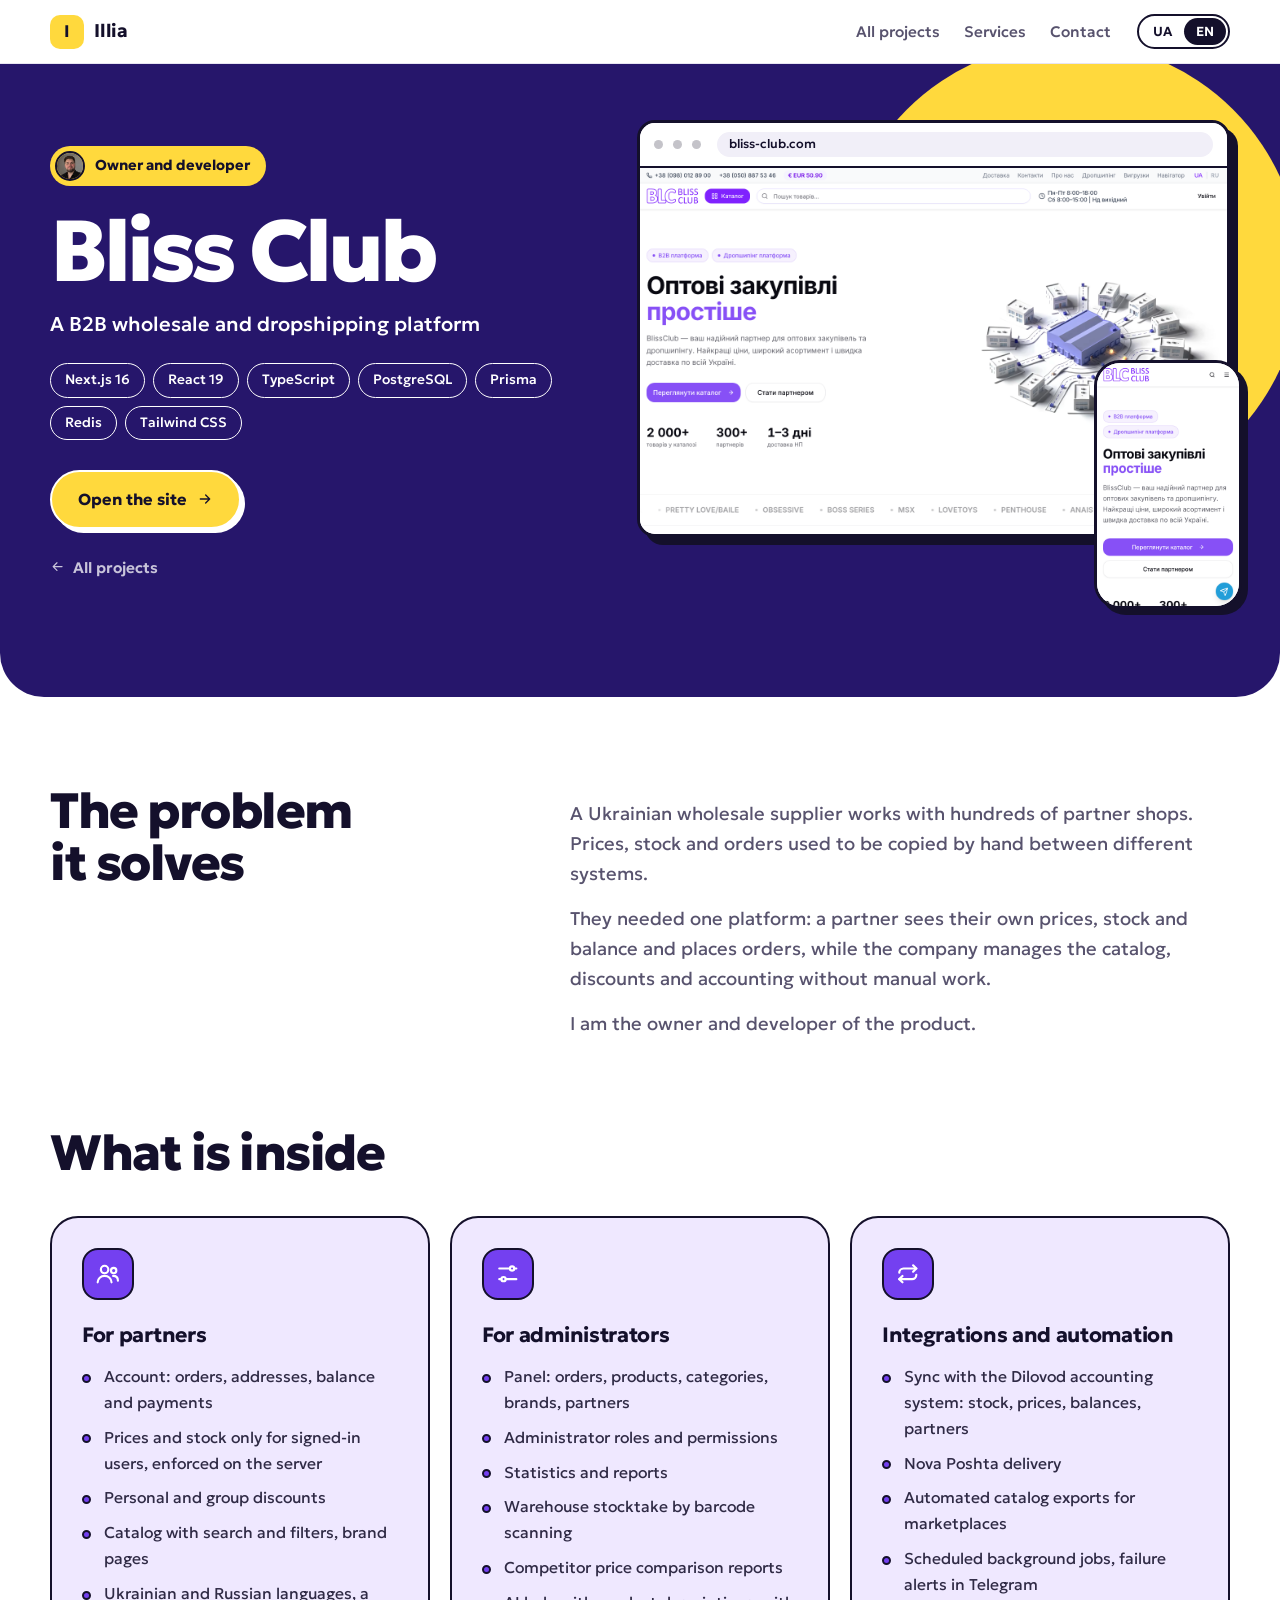
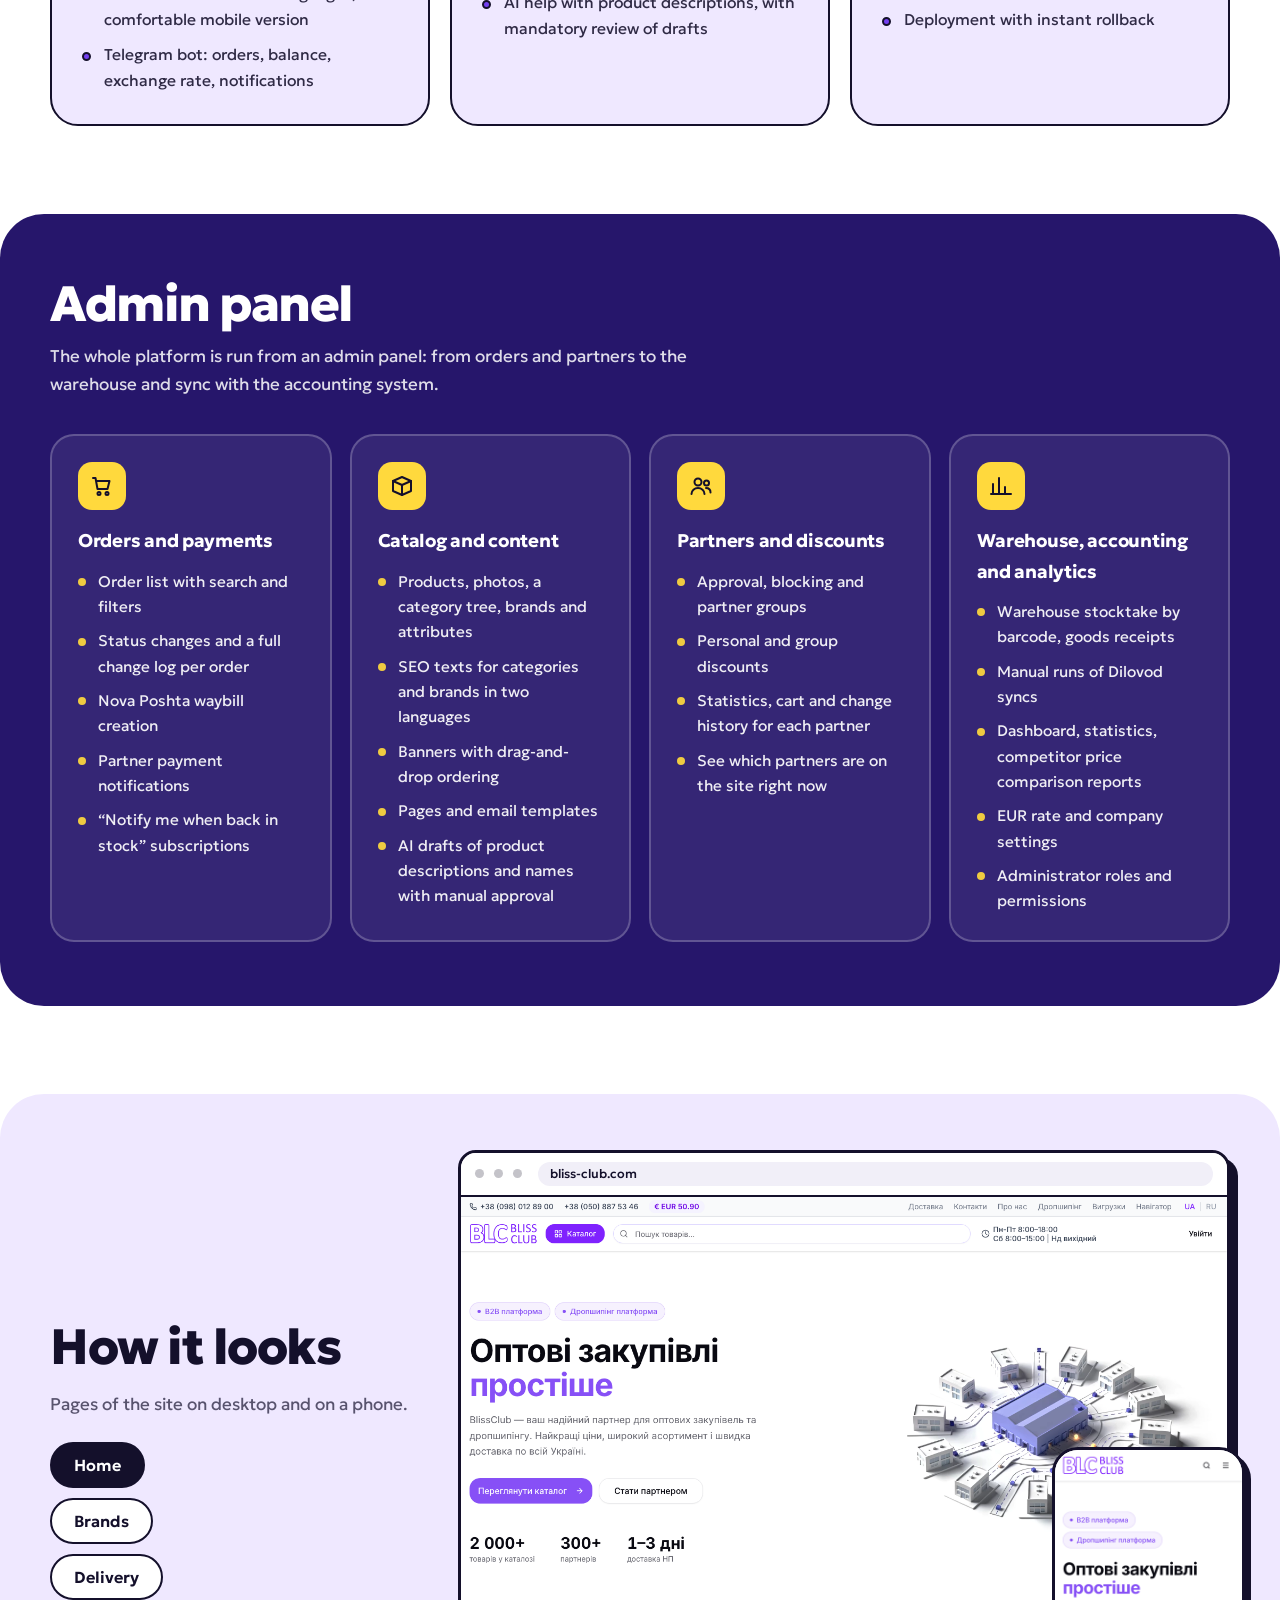
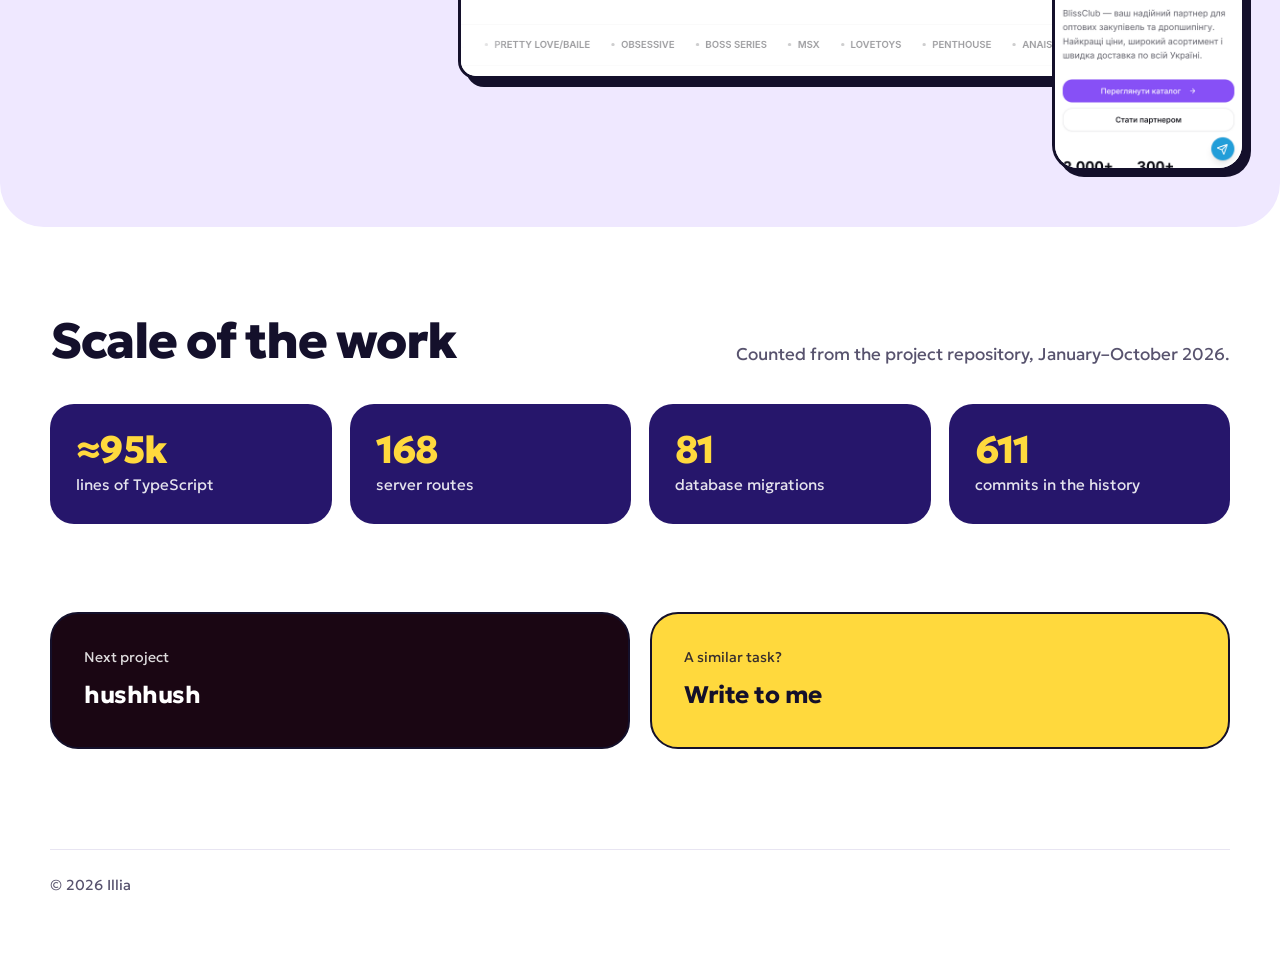
==== projects/bliss-club.html @ 0d7855ad "feat: portfolio showcase with per-project pages, admin sections, contacts Co-Authored-By: Claude Son" ====
<!doctype html>
<html lang="uk" data-title-uk="Bliss Club — кейс | Ілля" data-title-en="Bliss Club — case study | Illia">
<head>
<meta charset="utf-8">
<meta name="viewport" content="width=device-width, initial-scale=1">
<title>Bliss Club — кейс | Ілля</title>
<meta name="description" content="Bliss Club: B2B-платформа оптових поставок і дропшипінгу. Кабінет партнера, адмінка, синхронізація з Dilovod, Нова Пошта, вигрузки для маркетплейсів.">
<link rel="canonical" href="https://wocky-wocky.github.io/portfolio/projects/bliss-club.html">
<meta property="og:type" content="article">
<meta property="og:url" content="https://wocky-wocky.github.io/portfolio/projects/bliss-club.html">
<meta property="og:title" content="Bliss Club — B2B-платформа оптових поставок">
<meta property="og:description" content="Кабінет партнера, адмінка, синхронізація з обліковою системою, Нова Пошта.">
<meta property="og:image" content="https://wocky-wocky.github.io/portfolio/img/bc-desktop-home.png">
<meta name="twitter:card" content="summary_large_image">
<meta name="theme-color" content="#26166B">
<link rel="icon" href="data:image/svg+xml,%3Csvg xmlns='http://www.w3.org/2000/svg' viewBox='0 0 64 64'%3E%3Crect width='64' height='64' rx='16' fill='%237440F0'/%3E%3Cpath d='M22 16v32h12a9 9 0 0 0 0-16H22M22 32h10a8 8 0 0 0 0-16' fill='none' stroke='white' stroke-width='6' stroke-linejoin='round'/%3E%3C/svg%3E">
<link rel="preconnect" href="https://fonts.googleapis.com">
<link rel="preconnect" href="https://fonts.gstatic.com" crossorigin>
<link href="https://fonts.googleapis.com/css2?family=Geologica:wght@400;500;600;700;800&display=swap" rel="stylesheet">
<link rel="stylesheet" href="../assets/style.css">
</head>
<body class="theme-bliss">
<svg width="0" height="0" style="position:absolute" aria-hidden="true">
  <symbol id="i-users" viewBox="0 0 24 24"><circle cx="9" cy="8" r="3.5"/><path d="M2.5 20c0-3.6 3-6 6.5-6s6.5 2.4 6.5 6"/><circle cx="17.5" cy="9" r="2.5"/><path d="M17 14c2.6 0 4.5 1.7 4.5 4.5"/></symbol>
  <symbol id="i-sliders" viewBox="0 0 24 24"><path d="M4 7h10M18 7h2M4 17h2M10 17h10"/><circle cx="16" cy="7" r="2"/><circle cx="8" cy="17" r="2"/></symbol>
  <symbol id="i-sync" viewBox="0 0 24 24"><path d="M20 7H8a4 4 0 0 0-4 4M4 17h12a4 4 0 0 0 4-4"/><path d="M17 4l3 3-3 3M7 20l-3-3 3-3"/></symbol>
  <symbol id="i-cart" viewBox="0 0 24 24"><path d="M3 4h2.5l2 11h10l2-8H7"/><circle cx="9" cy="19.5" r="1.5"/><circle cx="17" cy="19.5" r="1.5"/></symbol>
  <symbol id="i-box" viewBox="0 0 24 24"><path d="M3 7l9-4 9 4v10l-9 4-9-4z"/><path d="M3 7l9 4 9-4M12 11v10"/></symbol>
  <symbol id="i-chart" viewBox="0 0 24 24"><path d="M4 20V10M10 20V4M16 20v-7M22 20H2"/></symbol>
  <symbol id="i-chat" viewBox="0 0 24 24"><path d="M4 5h16v11H9l-5 4z"/></symbol>
  <symbol id="i-tag" viewBox="0 0 24 24"><path d="M3 12l9-9h8v8l-9 9z"/><circle cx="15.5" cy="8.5" r="1.5"/></symbol>
  <symbol id="i-arrow" viewBox="0 0 24 24"><path d="M5 12h14M13 6l6 6-6 6"/></symbol>
  <symbol id="i-back" viewBox="0 0 24 24"><path d="M19 12H5M11 6l-6 6 6 6"/></symbol>
</svg>
<a class="skiplink" href="#main">Перейти до змісту</a>

<header class="top">
  <div class="wrap">
    <a class="brand" href="../index.html"><b>І</b><span data-l="uk">Ілля</span><span data-l="en">Illia</span></a>
    <div class="nav">
      <nav aria-label="Main">
        <ul>
          <li><a href="../index.html#projects"><span data-l="uk">Усі проєкти</span><span data-l="en">All projects</span></a></li>
          <li><a href="../index.html#services"><span data-l="uk">Послуги</span><span data-l="en">Services</span></a></li>
          <li><a href="../index.html#contact"><span data-l="uk">Контакт</span><span data-l="en">Contact</span></a></li>
        </ul>
      </nav>
      <div class="lang" role="group" aria-label="Мова / Language">
        <button type="button" data-set="uk" aria-pressed="true">UA</button>
        <button type="button" data-set="en" aria-pressed="false">EN</button>
      </div>
    </div>
  </div>
</header>

<main id="main">
<section class="phero on-dark">
  <div class="wrap grid">
    <div>
      <span class="role"><img src="../img/ilya-sm.jpg" width="192" height="192" alt=""><span data-l="uk">Власник і розробник</span><span data-l="en">Owner and developer</span></span>
      <h1>Bliss Club</h1>
      <p class="sub" data-l="uk">B2B-платформа оптових поставок і дропшипінгу</p>
      <p class="sub" data-l="en">A B2B wholesale and dropshipping platform</p>
      <ul class="tagrow"><li>Next.js 16</li><li>React 19</li><li>TypeScript</li><li>PostgreSQL</li><li>Prisma</li><li>Redis</li><li>Tailwind CSS</li></ul>
      <div class="btns">
        <a class="btn" href="https://bliss-club.com/" rel="noopener"><span data-l="uk">Відкрити сайт</span><span data-l="en">Open the site</span><svg class="i" aria-hidden="true"><use href="#i-arrow"/></svg></a>
      </div>
      <p><a class="back" href="../index.html#projects"><svg class="i" aria-hidden="true"><use href="#i-back"/></svg><span data-l="uk">Усі проєкти</span><span data-l="en">All projects</span></a></p>
    </div>
    <div class="proj-visual" aria-hidden="true">
      <div class="browser"><div class="browser-bar"><i></i><i></i><i></i><span>bliss-club.com</span></div><img src="../img/bc-desktop-home.png" width="1440" height="900" alt=""></div>
      <div class="phone"><img src="../img/bc-mobile-home.png" width="780" height="1328" alt=""></div>
    </div>
  </div>
</section>

<section class="sec" aria-labelledby="task-h">
  <div class="wrap intro">
    <h2 id="task-h"><span data-l="uk">Яку задачу вирішує</span><span data-l="en">The problem it solves</span></h2>
    <div>
      <p data-l="uk">Український оптовий постачальник працює з сотнями магазинів-партнерів. Раніше ціни, залишки й замовлення доводилося переносити вручну між різними системами.</p>
      <p data-l="en">A Ukrainian wholesale supplier works with hundreds of partner shops. Prices, stock and orders used to be copied by hand between different systems.</p>
      <p data-l="uk">Потрібна була одна платформа: партнер сам бачить свої ціни, залишки й баланс і оформлює замовлення, а компанія керує каталогом, знижками й обліком без ручної роботи.</p>
      <p data-l="en">They needed one platform: a partner sees their own prices, stock and balance and places orders, while the company manages the catalog, discounts and accounting without manual work.</p>
      <p data-l="uk">Я власник і розробник продукту.</p>
      <p data-l="en">I am the owner and developer of the product.</p>
    </div>
  </div>
</section>

<section class="sec" style="padding-top:0" aria-labelledby="feat-h">
  <div class="wrap">
    <div class="sec-head"><h2 id="feat-h"><span data-l="uk">Що всередині</span><span data-l="en">What is inside</span></h2></div>
    <div class="feats">
      <article class="feat">
        <span class="ico"><svg class="i" aria-hidden="true"><use href="#i-users"/></svg></span>
        <h3 data-l="uk">Для партнерів</h3><h3 data-l="en">For partners</h3>
        <ul data-l="uk">
          <li>Кабінет: замовлення, адреси, баланс і оплати</li>
          <li>Ціни й залишки лише для авторизованих, перевірка на сервері</li>
          <li>Особисті й групові знижки</li>
          <li>Каталог із пошуком і фільтрами, сторінки брендів</li>
          <li>Українська й російська мови, зручна мобільна версія</li>
          <li>Telegram-бот: замовлення, баланс, курс, сповіщення</li>
        </ul>
        <ul data-l="en">
          <li>Account: orders, addresses, balance and payments</li>
          <li>Prices and stock only for signed-in users, enforced on the server</li>
          <li>Personal and group discounts</li>
          <li>Catalog with search and filters, brand pages</li>
          <li>Ukrainian and Russian languages, a comfortable mobile version</li>
          <li>Telegram bot: orders, balance, exchange rate, notifications</li>
        </ul>
      </article>
      <article class="feat">
        <span class="ico"><svg class="i" aria-hidden="true"><use href="#i-sliders"/></svg></span>
        <h3 data-l="uk">Для адміністрації</h3><h3 data-l="en">For administrators</h3>
        <ul data-l="uk">
          <li>Панель: замовлення, товари, категорії, бренди, партнери</li>
          <li>Ролі й права доступу адміністраторів</li>
          <li>Статистика й звіти</li>
          <li>Ревізія складу за штрихкодами</li>
          <li>Звіти порівняння цін із конкурентами</li>
          <li>AI-допомога з описами товарів з обов'язковим переглядом чернеток</li>
        </ul>
        <ul data-l="en">
          <li>Panel: orders, products, categories, brands, partners</li>
          <li>Administrator roles and permissions</li>
          <li>Statistics and reports</li>
          <li>Warehouse stocktake by barcode scanning</li>
          <li>Competitor price comparison reports</li>
          <li>AI help with product descriptions, with mandatory review of drafts</li>
        </ul>
      </article>
      <article class="feat">
        <span class="ico"><svg class="i" aria-hidden="true"><use href="#i-sync"/></svg></span>
        <h3 data-l="uk">Інтеграції й автоматизація</h3><h3 data-l="en">Integrations and automation</h3>
        <ul data-l="uk">
          <li>Синхронізація з обліковою системою Dilovod: залишки, ціни, баланси, партнери</li>
          <li>Нова Пошта для доставки</li>
          <li>Автоматичні вигрузки каталогу для маркетплейсів</li>
          <li>Фонові задачі за розкладом, сповіщення про збої в Telegram</li>
          <li>Деплой із миттєвим відкатом</li>
        </ul>
        <ul data-l="en">
          <li>Sync with the Dilovod accounting system: stock, prices, balances, partners</li>
          <li>Nova Poshta delivery</li>
          <li>Automated catalog exports for marketplaces</li>
          <li>Scheduled background jobs, failure alerts in Telegram</li>
          <li>Deployment with instant rollback</li>
        </ul>
      </article>
    </div>
  </div>
</section>

<section class="admin on-dark" aria-labelledby="adm-h">
  <div class="wrap">
    <h2 id="adm-h"><span data-l="uk">Адмін-панель</span><span data-l="en">Admin panel</span></h2>
    <p class="lead" data-l="uk">Усією платформою керують з адмін-панелі: від замовлень і партнерів до складу та синхронізації з обліковою системою.</p>
    <p class="lead" data-l="en">The whole platform is run from an admin panel: from orders and partners to the warehouse and sync with the accounting system.</p>
    <div class="acards">
      <article class="acard"><span class="ico"><svg class="i" aria-hidden="true"><use href="#i-cart"/></svg></span><h3 data-l="uk">Замовлення й оплати</h3><h3 data-l="en">Orders and payments</h3><ul data-l="uk"><li>Список замовлень із пошуком і фільтрами</li><li>Зміна статусів і журнал усіх змін замовлення</li><li>Створення ТТН Нової Пошти</li><li>Повідомлення партнерів про оплату</li><li>Підписки «повідомити, коли з'явиться»</li></ul><ul data-l="en"><li>Order list with search and filters</li><li>Status changes and a full change log per order</li><li>Nova Poshta waybill creation</li><li>Partner payment notifications</li><li>“Notify me when back in stock” subscriptions</li></ul></article>
      <article class="acard"><span class="ico"><svg class="i" aria-hidden="true"><use href="#i-box"/></svg></span><h3 data-l="uk">Каталог і контент</h3><h3 data-l="en">Catalog and content</h3><ul data-l="uk"><li>Товари, фото, категорії деревом, бренди й атрибути</li><li>SEO-тексти категорій і брендів двома мовами</li><li>Банери з перетягуванням порядку</li><li>Сторінки та шаблони листів</li><li>AI-чернетки описів і назв товарів із ручним підтвердженням</li></ul><ul data-l="en"><li>Products, photos, a category tree, brands and attributes</li><li>SEO texts for categories and brands in two languages</li><li>Banners with drag-and-drop ordering</li><li>Pages and email templates</li><li>AI drafts of product descriptions and names with manual approval</li></ul></article>
      <article class="acard"><span class="ico"><svg class="i" aria-hidden="true"><use href="#i-users"/></svg></span><h3 data-l="uk">Партнери й знижки</h3><h3 data-l="en">Partners and discounts</h3><ul data-l="uk"><li>Підтвердження, блокування й групи партнерів</li><li>Особисті та групові знижки</li><li>Статистика, кошик і історія змін кожного партнера</li><li>Перегляд партнерів, які зараз на сайті</li></ul><ul data-l="en"><li>Approval, blocking and partner groups</li><li>Personal and group discounts</li><li>Statistics, cart and change history for each partner</li><li>See which partners are on the site right now</li></ul></article>
      <article class="acard"><span class="ico"><svg class="i" aria-hidden="true"><use href="#i-chart"/></svg></span><h3 data-l="uk">Склад, облік і аналітика</h3><h3 data-l="en">Warehouse, accounting and analytics</h3><ul data-l="uk"><li>Ревізія складу за штрихкодами, прихідні накладні</li><li>Ручний запуск синхронізацій із Dilovod</li><li>Дашборд, статистика, звіти порівняння цін із конкурентами</li><li>Курс EUR і налаштування компанії</li><li>Ролі й права адміністраторів</li></ul><ul data-l="en"><li>Warehouse stocktake by barcode, goods receipts</li><li>Manual runs of Dilovod syncs</li><li>Dashboard, statistics, competitor price comparison reports</li><li>EUR rate and company settings</li><li>Administrator roles and permissions</li></ul></article>
    </div>
  </div>
</section>

<section class="screens" aria-labelledby="scr-h">
  <div class="wrap">
    <div>
      <h2 id="scr-h"><span data-l="uk">Як це виглядає</span><span data-l="en">How it looks</span></h2>
      <p data-l="uk">Сторінки сайту на комп'ютері та на телефоні.</p>
      <p data-l="en">Pages of the site on desktop and on a phone.</p>
      <div class="tabs" role="group" aria-label="Екран / Screen">
        <button type="button" data-view="home" aria-pressed="true"><span data-l="uk">Головна</span><span data-l="en">Home</span></button>
        <button type="button" data-view="brands" aria-pressed="false"><span data-l="uk">Бренди</span><span data-l="en">Brands</span></button>
        <button type="button" data-view="delivery" aria-pressed="false"><span data-l="uk">Доставка</span><span data-l="en">Delivery</span></button>
      </div>
    </div>
    <div class="proj-visual viewer">
      <div class="browser">
        <div class="browser-bar" aria-hidden="true"><i></i><i></i><i></i><span>bliss-club.com</span></div>
        <img data-v="home" src="../img/bc-desktop-home.png" width="1440" height="900" alt="Головна сторінка Bliss Club на комп'ютері: заголовок про оптові закупівлі, кнопки каталогу й ілюстрація складу з магазинами / Bliss Club home page on desktop">
        <img data-v="brands" src="../img/bc-desktop-brands.png" width="1440" height="900" loading="lazy" hidden alt="Сторінка брендів із пошуком і сіткою карток / Brands page with search and a card grid">
        <img data-v="delivery" src="../img/bc-desktop-delivery.png" width="1440" height="900" loading="lazy" hidden alt="Сторінка умов доставки з графіком відправок / Delivery terms page with the dispatch schedule">
      </div>
      <div class="phone">
        <img data-v="home" src="../img/bc-mobile-home.png" width="780" height="1328" alt="Головна Bliss Club на телефоні / Bliss Club home page on a phone">
        <img data-v="brands" src="../img/bc-mobile-brands.png" width="780" height="1328" loading="lazy" hidden alt="Сторінка брендів на телефоні у дві колонки / Brands page on a phone in two columns">
        <img data-v="delivery" src="../img/bc-mobile-delivery.png" width="780" height="1328" loading="lazy" hidden alt="Сторінка доставки на телефоні / Delivery page on a phone">
      </div>
    </div>
  </div>
</section>

<section class="sec" aria-labelledby="num-h">
  <div class="wrap">
    <div class="sec-head"><h2 id="num-h"><span data-l="uk">Масштаб роботи</span><span data-l="en">Scale of the work</span></h2><p data-l="uk">Рахунок із репозиторію проєкту, січень–жовтень 2026.</p><p data-l="en">Counted from the project repository, January–October 2026.</p></div>
    <div class="stats">
      <div class="stat"><b>≈95k</b><span data-l="uk">рядків TypeScript</span><span data-l="en">lines of TypeScript</span></div>
      <div class="stat"><b>168</b><span data-l="uk">серверних маршрутів</span><span data-l="en">server routes</span></div>
      <div class="stat"><b>81</b><span data-l="uk">міграція бази даних</span><span data-l="en">database migrations</span></div>
      <div class="stat"><b>611</b><span data-l="uk">комітів в історії</span><span data-l="en">commits in the history</span></div>
    </div>
  </div>
</section>

<section class="sec tight" style="padding-top:0">
  <div class="wrap next">
    <a class="n-hush on-dark" href="hushhush.html"><small data-l="uk">Наступний проєкт</small><small data-l="en">Next project</small><strong>hushhush</strong></a>
    <a class="n-contact" href="../index.html#contact"><small data-l="uk">Є схожа задача?</small><small data-l="en">A similar task?</small><strong data-l="uk">Напишіть мені</strong><strong data-l="en">Write to me</strong></a>
  </div>
</section>
</main>

<footer>
  <div class="wrap">
    <span data-l="uk">© 2026 Ілля</span><span data-l="en">© 2026 Illia</span>
  </div>
</footer>
<script src="../assets/site.js"></script>
</body>
</html>
---- assets/style.css ----
:root{
  --ink:#14102B; --muted:#58536E; --line:#E8E5F2; --paper:#FFFFFF;
  --yellow:#FFD93D; --yellow-tint:#FFF4C2;
  --violet:#7440F0; --violet-deep:#26166B; --violet-tint:#EFE8FF;
  --plum:#1A0613; --pink:#FF2D8F; --pink-tint:#FFE6F1;
  --mint:#13A874; --mint-tint:#DDF6EA;
  --pass:#0F6B45; --pass-bg:#D9F4E7; --skip:#7A5200; --skip-bg:#FFF0C7; --block:#3B4560; --block-bg:#E6EAF4;
  --accent:var(--yellow); --deep:var(--ink); --tint:var(--yellow-tint); --on-accent:var(--ink);
  --r:28px;
  color-scheme:light;
}
body.theme-bliss{--accent:var(--violet); --deep:var(--violet-deep); --tint:var(--violet-tint); --on-accent:#fff}
body.theme-hush{--accent:var(--pink); --deep:var(--plum); --tint:var(--pink-tint); --on-accent:var(--plum)}

*,*::before,*::after{box-sizing:border-box}
html{scroll-behavior:smooth;-webkit-text-size-adjust:100%}
body{margin:0;background:var(--paper);color:var(--ink);font:400 17px/1.65 "Geologica",system-ui,-apple-system,"Segoe UI",sans-serif;-webkit-font-smoothing:antialiased}
img{max-width:100%;height:auto;display:block}
a{color:inherit;text-underline-offset:3px}
h1,h2,h3{margin:0;text-wrap:balance}
p{margin:0}
:focus-visible{outline:3px solid var(--ink);outline-offset:3px;border-radius:6px}
.on-dark :focus-visible{outline-color:var(--yellow)}
html[lang="uk"] [data-l="en"],html[lang="en"] [data-l="uk"]{display:none!important}
.skiplink{position:absolute;left:-999px;top:8px;background:var(--yellow);color:var(--ink);padding:8px 14px;border-radius:8px;z-index:30}
.skiplink:focus{left:8px}
.wrap{width:min(1180px,100% - 40px);margin-inline:auto}
.sr{position:absolute;width:1px;height:1px;overflow:hidden;clip:rect(0 0 0 0)}
svg.i{width:1em;height:1em;fill:none;stroke:currentColor;stroke-width:2;stroke-linecap:round;stroke-linejoin:round;flex:none}

/* header */
.top{position:sticky;top:0;z-index:20;background:rgba(255,255,255,.9);backdrop-filter:blur(10px);-webkit-backdrop-filter:blur(10px);border-bottom:1px solid var(--line)}
.top .wrap{display:flex;align-items:center;justify-content:space-between;gap:16px;padding:14px 0}
.brand{display:inline-flex;align-items:center;gap:10px;font-weight:700;font-size:1.15rem;letter-spacing:-.01em;text-decoration:none}
.brand b{display:grid;place-items:center;width:34px;height:34px;border-radius:10px;background:var(--yellow);color:var(--ink);font-size:1.05rem}
.nav{display:flex;align-items:center;gap:26px}
.nav ul{display:flex;gap:24px;list-style:none;margin:0;padding:0}
.nav a{text-decoration:none;font-size:.95rem;font-weight:500;color:var(--muted)}
.nav a:hover{color:var(--ink)}
.lang{display:inline-flex;border:2px solid var(--ink);border-radius:999px;padding:2px;background:#fff}
.lang button{font:600 .82rem "Geologica",sans-serif;border:0;background:transparent;color:var(--ink);padding:5px 12px;border-radius:999px;cursor:pointer}
.lang button[aria-pressed="true"]{background:var(--ink);color:#fff}
@media (max-width:760px){.nav ul{display:none}}

/* buttons */
.btn{display:inline-flex;align-items:center;gap:10px;padding:14px 26px;border-radius:999px;background:var(--yellow);color:var(--ink);font-weight:700;text-decoration:none;border:2px solid var(--ink);box-shadow:4px 4px 0 var(--ink);transition:transform .12s,box-shadow .12s;cursor:pointer;font-family:inherit;font-size:1rem}
.btn:hover{transform:translate(2px,2px);box-shadow:2px 2px 0 var(--ink)}
.btn:active{transform:translate(4px,4px);box-shadow:0 0 0 var(--ink)}
.btn.alt{background:#fff}
.on-dark .btn{border-color:#fff;box-shadow:4px 4px 0 #fff}
.on-dark .btn:hover{box-shadow:2px 2px 0 #fff}
.on-dark .btn.alt{background:transparent;color:#fff}
.btns{display:flex;flex-wrap:wrap;gap:14px;align-items:center}

/* hero (index) */
.hero{padding:64px 0 96px;display:grid;grid-template-columns:minmax(0,1fr) minmax(0,1.05fr);gap:48px;align-items:center}
.hero h1{font-weight:800;font-size:clamp(2.6rem,6vw,4.9rem);line-height:1.02;letter-spacing:-.04em;margin-bottom:24px}
.hero .lead{font-size:1.2rem;color:var(--muted);max-width:30em;margin-bottom:34px}
.collage{position:relative;aspect-ratio:1/.92}
.collage::before{content:"";position:absolute;inset:6% 2% 4% 8%;background:var(--yellow);border-radius:44% 56% 52% 48%/52% 44% 56% 48%;z-index:0}
.shot{position:absolute;border-radius:16px;overflow:hidden;border:3px solid var(--ink);background:#fff;box-shadow:8px 8px 0 var(--ink)}
.shot img{width:100%;aspect-ratio:16/10;object-fit:cover;object-position:top}
.shot.a{width:70%;left:0;top:4%;transform:rotate(-3deg);z-index:1}
.shot.b{width:68%;right:0;bottom:2%;transform:rotate(2.5deg);z-index:2}
.shot.p{width:24%;left:6%;bottom:0;border-radius:24px;transform:rotate(-2deg);z-index:3}
.shot.p img{aspect-ratio:780/1328}
@media (prefers-reduced-motion:no-preference){
  .shot{opacity:0;animation:land .7s cubic-bezier(.2,.9,.3,1.1) forwards}
  .shot.b{animation-delay:.12s}.shot.p{animation-delay:.24s}
  @keyframes land{from{opacity:0;translate:0 36px}to{opacity:1;translate:0 0}}
}
@media (max-width:900px){.hero{grid-template-columns:1fr;padding:36px 0 64px;gap:36px}.collage{max-width:560px}}

/* sections */
.sec{padding:88px 0}
.sec-head{display:flex;justify-content:space-between;align-items:end;gap:24px;margin-bottom:36px;flex-wrap:wrap}
h2{font-weight:800;font-size:clamp(2rem,4.2vw,3.1rem);line-height:1.06;letter-spacing:-.03em}
.sec-head p{color:var(--muted);max-width:30em}
h3{font-weight:700;letter-spacing:-.015em}

/* project panels (index) */
.proj{position:relative;display:grid;grid-template-columns:minmax(0,1fr) minmax(0,1.1fr);gap:40px;align-items:center;padding:56px;border-radius:36px;color:#fff;overflow:hidden;margin-bottom:28px;isolation:isolate}
.proj.bliss{background:var(--violet)}
.proj.hush{background:var(--plum);grid-template-columns:minmax(0,1.1fr) minmax(0,1fr)}
.proj.hush .proj-visual{order:-1}
.proj .tags{display:flex;flex-wrap:wrap;gap:8px;list-style:none;padding:0;margin:0 0 20px}
.proj .tags li,.tagrow li{font-size:.85rem;font-weight:500;padding:5px 14px;border-radius:999px;border:1.5px solid currentColor}
.proj h3{font-size:clamp(2rem,4vw,3.2rem);font-weight:800;letter-spacing:-.035em;line-height:1.05;margin-bottom:12px}
.proj h3 a{text-decoration:none}
.proj h3 a::after{content:"";position:absolute;inset:0;z-index:2}
.proj .sub{font-size:1.15rem;font-weight:500;margin-bottom:12px}
.proj .desc{opacity:.88;max-width:30em;margin-bottom:26px}
.proj .go{position:relative;z-index:3}
.proj.bliss .btn{background:var(--yellow)}
.proj.hush .btn{background:var(--pink);color:var(--plum)}
.proj-visual{position:relative;padding-bottom:12%}
.proj-visual::before{content:"";position:absolute;width:78%;aspect-ratio:1;border-radius:50%;right:-14%;top:-18%;background:var(--yellow);z-index:-1}
.proj.hush .proj-visual::before{background:var(--pink);right:auto;left:-14%}
.browser{border:3px solid var(--ink);border-radius:18px;overflow:hidden;background:#fff;box-shadow:8px 8px 0 var(--ink)}
.browser-bar{display:flex;align-items:center;gap:10px;padding:9px 14px;border-bottom:2px solid var(--ink);background:#fff;color:var(--ink);font-size:.78rem;font-weight:500}
.browser-bar i{width:9px;height:9px;border-radius:50%;background:var(--ink);opacity:.25}
.browser-bar span{margin-left:6px;padding:2px 12px;border-radius:999px;background:#F1EFF8;flex:1;overflow:hidden;text-overflow:ellipsis;white-space:nowrap}
.browser img{aspect-ratio:16/10;object-fit:cover;object-position:top;width:100%}
.phone{position:absolute;right:-2%;bottom:0;width:25%;border:3px solid var(--ink);border-radius:26px;overflow:hidden;background:#fff;box-shadow:6px 6px 0 var(--ink)}
.proj.hush .phone{right:auto;left:-2%}
.phone img{aspect-ratio:780/1328;object-fit:cover;object-position:top;width:100%}
@media (max-width:900px){.proj,.proj.hush{grid-template-columns:1fr;padding:30px 22px 38px;gap:34px}.proj.hush .proj-visual{order:0}.proj-visual{padding-bottom:16%}}

/* services */
.services{background:var(--yellow-tint)}
.tiles{display:grid;grid-template-columns:repeat(auto-fit,minmax(250px,1fr));gap:18px}
.tile{padding:26px;border-radius:24px;border:2px solid var(--ink);background:#fff;display:flex;flex-direction:column;gap:10px}
.tile:nth-child(1){background:var(--violet-tint)}
.tile:nth-child(2){background:var(--pink-tint)}
.tile:nth-child(3){background:var(--mint-tint)}
.tile:nth-child(4){background:#fff}
.tile .ico{display:grid;place-items:center;width:46px;height:46px;border-radius:14px;background:var(--ink);color:#fff;font-size:1.4rem}
.tile h3{font-size:1.2rem}
.tile p{color:var(--muted);font-size:.97rem}
.tile .no{margin-top:auto;padding-top:10px;font-size:.88rem;color:var(--ink);border-top:1.5px dashed rgba(20,16,43,.3)}
.tile .no b{font-weight:600}

/* how */
.how{display:grid;grid-template-columns:repeat(auto-fit,minmax(260px,1fr));gap:18px}
.how div{padding:26px;border-radius:24px;background:var(--ink);color:#fff}
.how h3{font-size:1.15rem;margin-bottom:8px;color:var(--yellow)}
.how p{opacity:.88;font-size:.97rem}

/* contact */
.contact{background:var(--ink);color:#fff;border-radius:36px;padding:64px;display:grid;grid-template-columns:minmax(0,1.2fr) minmax(0,1fr);gap:40px;align-items:center}
.contact h2{color:#fff;margin-bottom:16px}
.contact p{opacity:.88;max-width:28em}
.mail{display:block;font-weight:800;font-size:clamp(1.15rem,2.6vw,1.8rem);letter-spacing:-.02em;word-break:break-all;margin-bottom:18px;color:var(--yellow);text-decoration:none}
.mail:hover{text-decoration:underline}
@media (max-width:860px){.contact{grid-template-columns:1fr;padding:36px 24px;gap:28px}}
footer{padding:36px 0 56px;color:var(--muted);font-size:.9rem}
footer .wrap{display:flex;justify-content:space-between;gap:12px;flex-wrap:wrap;border-top:1px solid var(--line);padding-top:24px}

/* project page */
.back{display:inline-flex;align-items:center;gap:8px;font-weight:600;font-size:.95rem;text-decoration:none;color:var(--muted)}
.back:hover{color:var(--ink)}
.phero{background:var(--deep);color:#fff;border-radius:0 0 44px 44px;overflow:hidden;position:relative;isolation:isolate}
.phero .grid{display:grid;grid-template-columns:minmax(0,1fr) minmax(0,1.1fr);gap:48px;align-items:center;padding:56px 0 88px}
.phero h1{font-weight:800;font-size:clamp(2.8rem,7vw,5.4rem);line-height:1;letter-spacing:-.045em;margin-bottom:14px}
.phero .sub{font-size:1.25rem;font-weight:500;margin-bottom:22px;max-width:24em}
.tagrow{display:flex;flex-wrap:wrap;gap:8px;list-style:none;padding:0;margin:0 0 30px}
.phero .btn{background:var(--accent);color:var(--on-accent)}
.phero .btn.alt{background:transparent;color:#fff}
.role{display:inline-block;margin-bottom:22px;padding:6px 16px;border-radius:999px;background:var(--accent);color:var(--on-accent);font-weight:700;font-size:.9rem}
.phero .proj-visual::before{background:var(--accent);opacity:1;right:-12%;top:-16%}
.phero .back{color:rgba(255,255,255,.75);margin-top:26px}
.phero .back:hover{color:#fff}
@media (max-width:900px){.phero .grid{grid-template-columns:1fr;padding:36px 0 64px;gap:44px}.phero{border-radius:0 0 30px 30px}}

.intro{display:grid;grid-template-columns:minmax(0,1fr) minmax(0,1.4fr);gap:48px;align-items:start}
.intro p{font-size:1.15rem;color:var(--muted);max-width:36em}
.intro p+p{margin-top:14px}
@media (max-width:860px){.intro{grid-template-columns:1fr;gap:20px}}

.feats{display:grid;grid-template-columns:repeat(auto-fit,minmax(280px,1fr));gap:20px}
.feat{padding:30px;border-radius:28px;background:var(--tint);border:2px solid var(--ink)}
.feat .ico{display:grid;place-items:center;width:52px;height:52px;border-radius:16px;background:var(--accent);color:var(--on-accent);font-size:1.6rem;border:2px solid var(--ink);margin-bottom:18px}
.feat h3{font-size:1.3rem;margin-bottom:12px}
.feat ul{margin:0;padding:0;list-style:none;display:grid;gap:9px}
.feat li{position:relative;padding-left:22px;font-size:.98rem;color:#2f2a45}
.feat li::before{content:"";position:absolute;left:0;top:.62em;width:9px;height:9px;border-radius:50%;background:var(--accent);border:2px solid var(--ink)}

.screens{background:var(--tint);border-radius:44px;padding:56px 0}
.screens .wrap{display:grid;grid-template-columns:minmax(0,.7fr) minmax(0,1.5fr);gap:48px;align-items:center}
.screens h2{margin-bottom:16px}
.screens p{color:var(--muted);margin-bottom:24px}
.tabs{display:flex;flex-direction:column;gap:10px;align-items:flex-start}
.tabs button{font:600 1rem "Geologica",sans-serif;padding:11px 22px;border-radius:999px;border:2px solid var(--ink);background:#fff;color:var(--ink);cursor:pointer}
.tabs button[aria-pressed="true"]{background:var(--ink);color:#fff}
.screens .proj-visual::before{display:none}
.viewer [hidden]{display:none!important}
.screens .proj-visual{padding-bottom:12%}
@media (max-width:900px){.screens .wrap{grid-template-columns:1fr;gap:28px}.tabs{flex-direction:row;flex-wrap:wrap}.screens{padding:40px 0;border-radius:30px}}

.stats{display:grid;grid-template-columns:repeat(auto-fit,minmax(200px,1fr));gap:18px}
.stat{padding:26px;border-radius:24px;background:var(--deep);color:#fff}
.stat b{display:block;font-size:2.4rem;font-weight:800;letter-spacing:-.04em;line-height:1.05;color:var(--accent)}
.stat span{font-size:.95rem;opacity:.88}
body.theme-hush .stat b{color:var(--pink)}

.check{display:grid;grid-template-columns:minmax(0,1fr) minmax(0,1fr);gap:48px;align-items:start}
.check ul{list-style:none;margin:0;padding:0;border:2px solid var(--ink);border-radius:24px;overflow:hidden}
.check li{display:flex;justify-content:space-between;align-items:center;gap:16px;padding:16px 20px;border-bottom:2px solid var(--ink);font-size:.97rem}
.check li:last-child{border-bottom:0}
.check small{display:block;color:var(--muted);font-size:.85rem}
.chip{display:inline-block;padding:4px 12px;border-radius:8px;font-weight:700;font-size:.8rem;white-space:nowrap}
.chip.pass{color:var(--pass);background:var(--pass-bg)}
.chip.skip{color:var(--skip);background:var(--skip-bg)}
.chip.block{color:var(--block);background:var(--block-bg)}
.check h2{margin-bottom:14px}
.check .lead{color:var(--muted);margin-bottom:10px}
@media (max-width:860px){.check{grid-template-columns:1fr;gap:28px}}

.next{display:grid;grid-template-columns:repeat(auto-fit,minmax(280px,1fr));gap:20px}
.next a{display:block;padding:32px;border-radius:28px;text-decoration:none;border:2px solid var(--ink);transition:transform .12s}
.next a:hover{transform:translateY(-3px)}
.next .n-bliss{background:var(--violet);color:#fff}
.next .n-hush{background:var(--plum);color:#fff}
.next .n-contact{background:var(--yellow);color:var(--ink)}
.next small{display:block;opacity:.85;margin-bottom:6px;font-size:.88rem}
.next strong{font-size:1.5rem;letter-spacing:-.02em}
.sec.tight{padding:64px 0}
.chip.fail{color:#A3261B;background:#FBE0DC}
body.theme-bliss .phero .btn,body.theme-bliss .role{background:var(--yellow);color:var(--ink)}
body.theme-bliss .phero .proj-visual::before{background:var(--yellow)}
body.theme-bliss .stat b{color:var(--yellow)}

/* photo / about */
.hello{display:inline-flex;align-items:center;gap:14px;padding:7px 24px 7px 7px;font-size:1.05rem;margin-bottom:22px;border:2px solid var(--ink);border-radius:999px;background:#fff;font-weight:600}
.hello img{width:68px;height:68px;border-radius:50%;object-fit:cover;border:2px solid var(--ink)}
.about{display:grid;grid-template-columns:minmax(0,.8fr) minmax(0,1.2fr);gap:64px;align-items:center}
.about-photo{position:relative;max-width:400px;margin-right:14px}
.about-photo::before{content:"";position:absolute;inset:16px -16px -16px 16px;background:var(--yellow);border:3px solid var(--ink);border-radius:32px}
.about-photo img{position:relative;z-index:1;width:100%;aspect-ratio:1;object-fit:cover;border-radius:32px;border:3px solid var(--ink)}
.about h2{margin-bottom:18px}
.about p{font-size:1.15rem;color:var(--muted);max-width:32em}
.about p+p{margin-top:12px}
.chips{display:flex;flex-wrap:wrap;gap:8px;list-style:none;padding:0;margin:22px 0 0}
.chips li{font-size:.88rem;font-weight:600;padding:6px 14px;border-radius:999px;background:var(--violet-tint);border:2px solid var(--ink)}
@media (max-width:860px){.about{grid-template-columns:1fr;gap:44px}.about-photo{max-width:320px}}
.role{display:inline-flex;align-items:center;gap:10px;padding:5px 16px 5px 5px}
.role img{width:30px;height:30px;border-radius:50%;object-fit:cover;border:2px solid var(--ink)}

/* v4 additions */
body.theme-bliss{--pop:var(--yellow)}
body.theme-hush{--pop:var(--pink)}
.custom{margin-top:28px;display:flex;flex-wrap:wrap;gap:18px 32px;align-items:center;justify-content:space-between;padding:26px 30px;border:2px solid var(--ink);border-radius:24px;background:#fff}
.custom p{max-width:42em;color:var(--muted)}
.custom p b{color:var(--ink);font-weight:700}
.or{margin:24px 0 6px;opacity:.75;font-size:.95rem}
.copy{font:600 .9rem "Geologica",sans-serif;padding:9px 18px;border-radius:999px;border:2px solid #fff;background:transparent;color:#fff;cursor:pointer}
.copy:hover{background:var(--yellow);color:var(--ink);border-color:var(--yellow)}
.admin{background:var(--deep);color:#fff;border-radius:44px;padding:64px 0;margin:0 0 88px}
.admin h2{color:#fff;margin-bottom:12px}
.admin .lead{opacity:.85;max-width:38em;margin-bottom:36px}
.acards{display:grid;grid-template-columns:repeat(auto-fit,minmax(250px,1fr));gap:18px}
.acard{padding:26px;border-radius:24px;background:rgba(255,255,255,.07);border:2px solid rgba(255,255,255,.22)}
.acard .ico{display:grid;place-items:center;width:48px;height:48px;border-radius:14px;background:var(--pop);color:var(--ink);font-size:1.5rem;margin-bottom:16px}
.acard h3{font-size:1.15rem;margin-bottom:12px;color:#fff}
.acard ul{margin:0;padding:0;list-style:none;display:grid;gap:9px}
.acard li{position:relative;padding-left:20px;font-size:.96rem;opacity:.92}
.acard li::before{content:"";position:absolute;left:0;top:.62em;width:8px;height:8px;border-radius:50%;background:var(--pop)}
@media (max-width:900px){.admin{border-radius:30px;padding:44px 0;margin-bottom:56px}}
.stackline{margin-top:24px;padding:22px 28px;border-radius:24px;background:var(--ink);color:#fff;border:2px solid var(--ink)}
.stackline p{max-width:56em}
.stackline b{color:var(--yellow);font-weight:700}
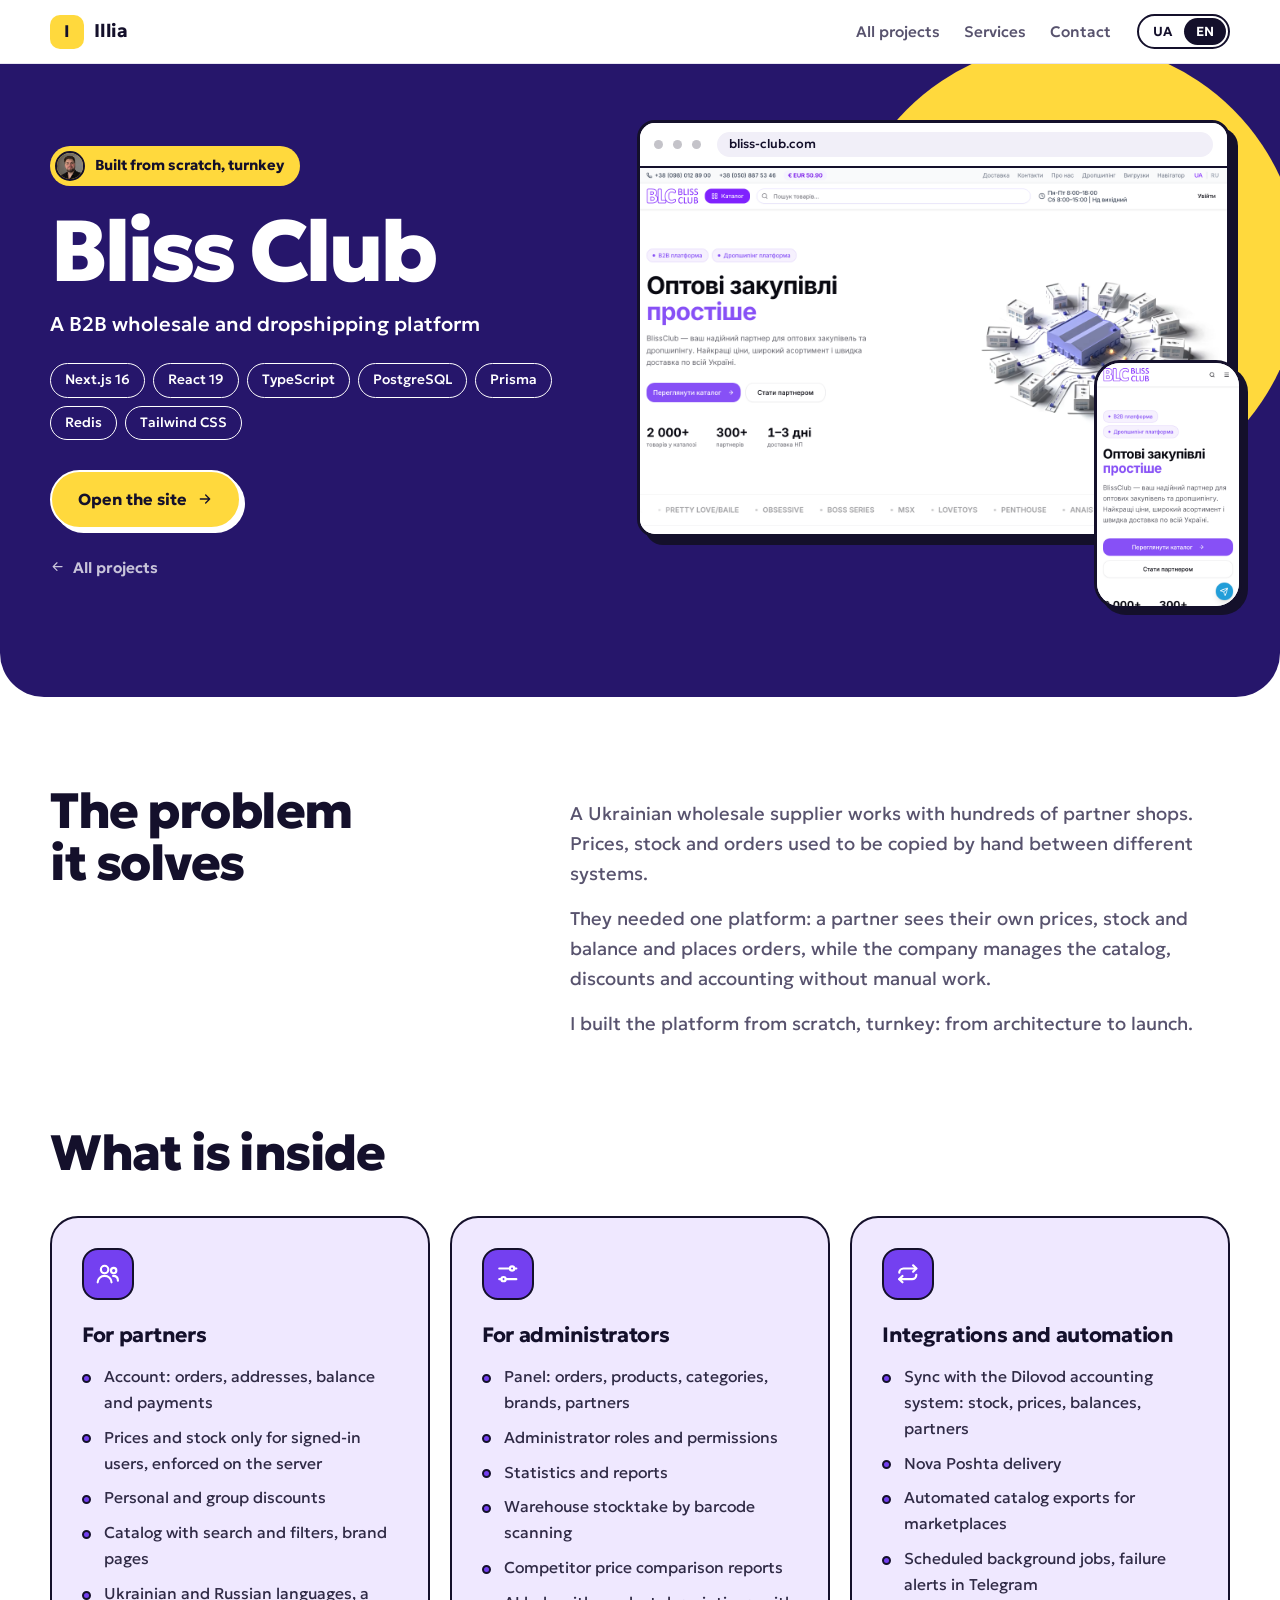
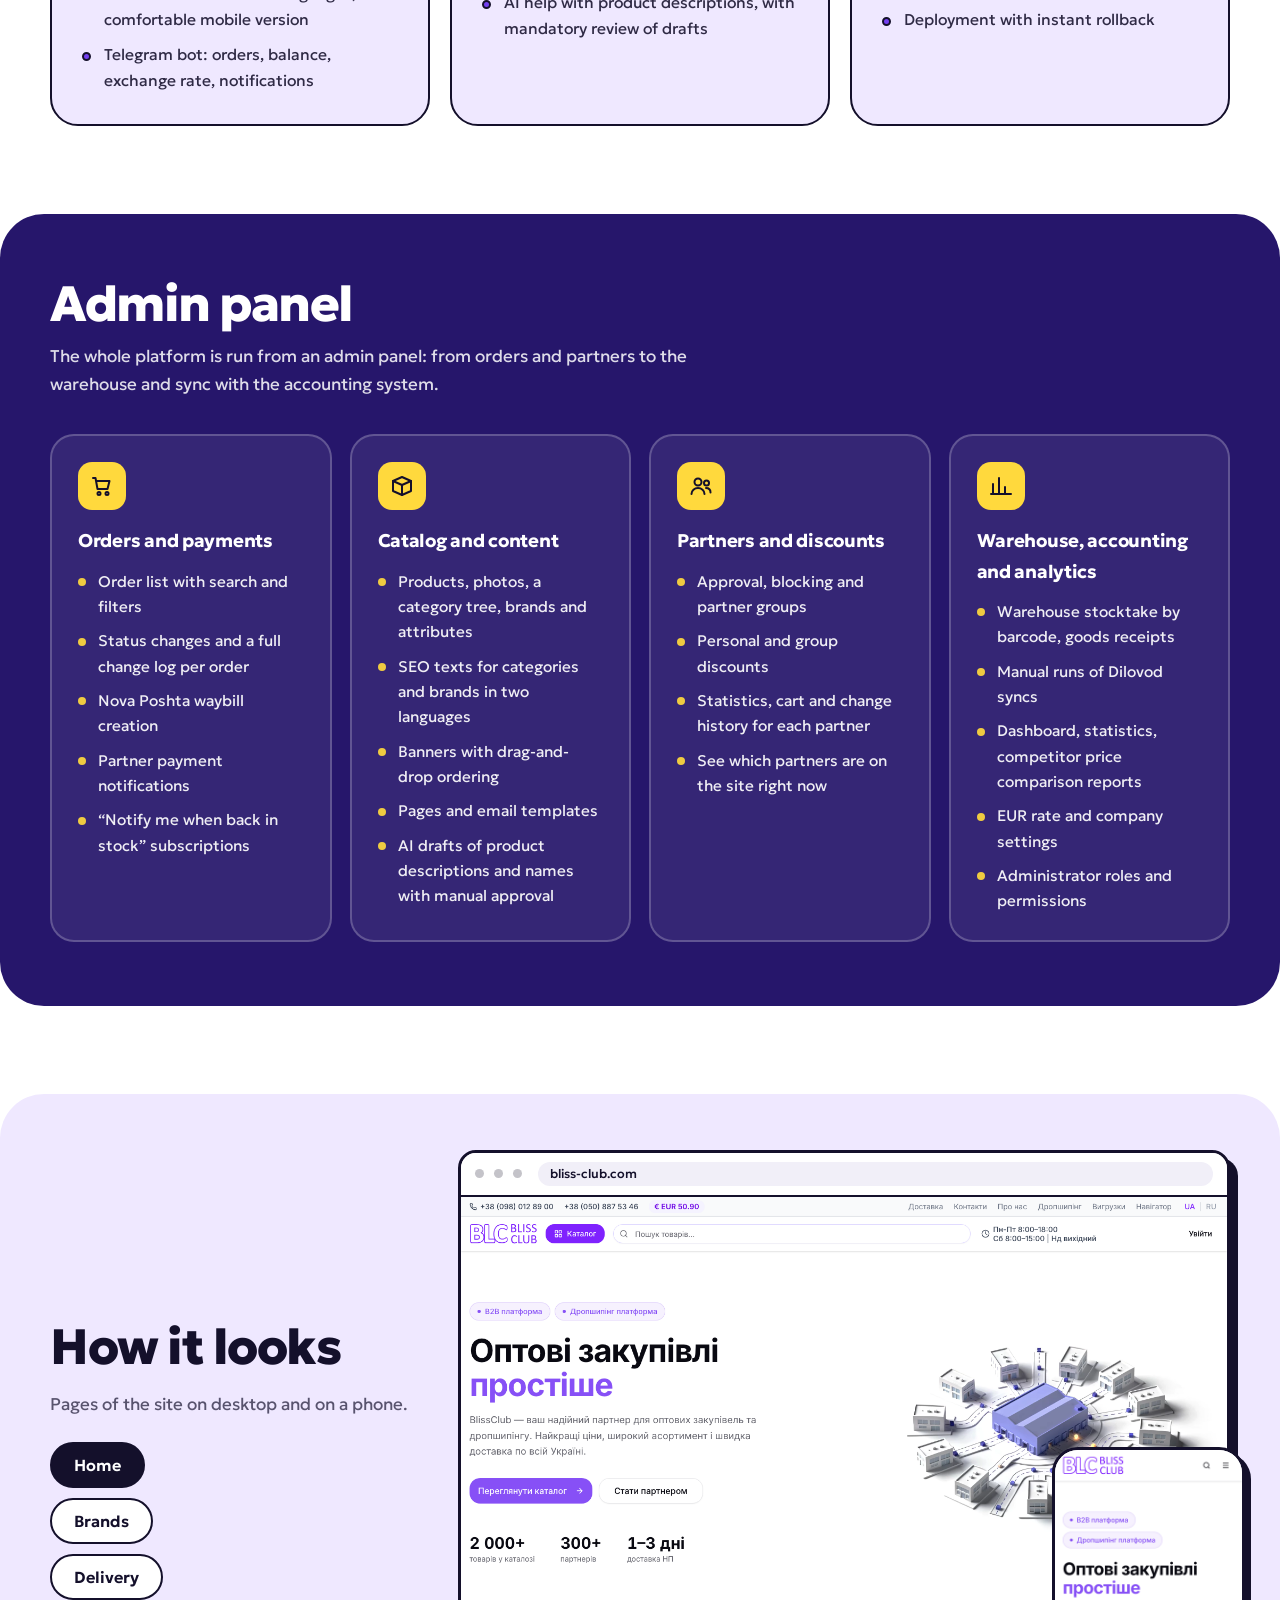
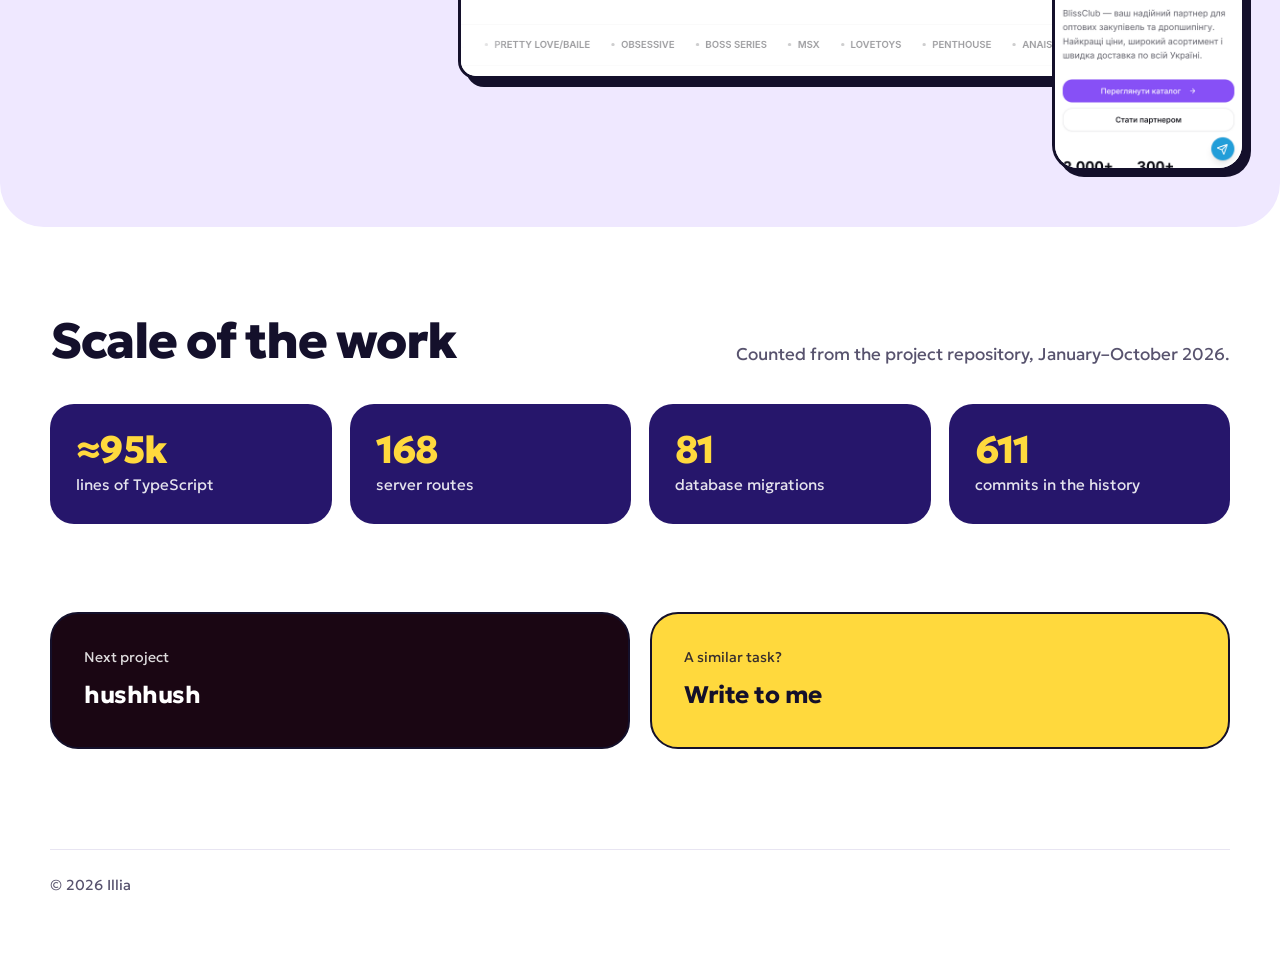
==== commit 3a5665ed: "content: describe role as turnkey developer on both project pages Co-Authored-By: Claude Sonnet 5.5 " ====
--- a/projects/bliss-club.html
+++ b/projects/bliss-club.html
@@ -57,7 +57,7 @@
 <section class="phero on-dark">
   <div class="wrap grid">
     <div>
-      <span class="role"><img src="../img/ilya-sm.jpg" width="192" height="192" alt=""><span data-l="uk">Власник і розробник</span><span data-l="en">Owner and developer</span></span>
+      <span class="role"><img src="../img/ilya-sm.jpg" width="192" height="192" alt=""><span data-l="uk">Розробка з нуля під ключ</span><span data-l="en">Built from scratch, turnkey</span></span>
       <h1>Bliss Club</h1>
       <p class="sub" data-l="uk">B2B-платформа оптових поставок і дропшипінгу</p>
       <p class="sub" data-l="en">A B2B wholesale and dropshipping platform</p>
@@ -82,8 +82,8 @@
       <p data-l="en">A Ukrainian wholesale supplier works with hundreds of partner shops. Prices, stock and orders used to be copied by hand between different systems.</p>
       <p data-l="uk">Потрібна була одна платформа: партнер сам бачить свої ціни, залишки й баланс і оформлює замовлення, а компанія керує каталогом, знижками й обліком без ручної роботи.</p>
       <p data-l="en">They needed one platform: a partner sees their own prices, stock and balance and places orders, while the company manages the catalog, discounts and accounting without manual work.</p>
-      <p data-l="uk">Я власник і розробник продукту.</p>
-      <p data-l="en">I am the owner and developer of the product.</p>
+      <p data-l="uk">Я розробив платформу з нуля під ключ: від архітектури до запуску.</p>
+      <p data-l="en">I built the platform from scratch, turnkey: from architecture to launch.</p>
     </div>
   </div>
 </section>
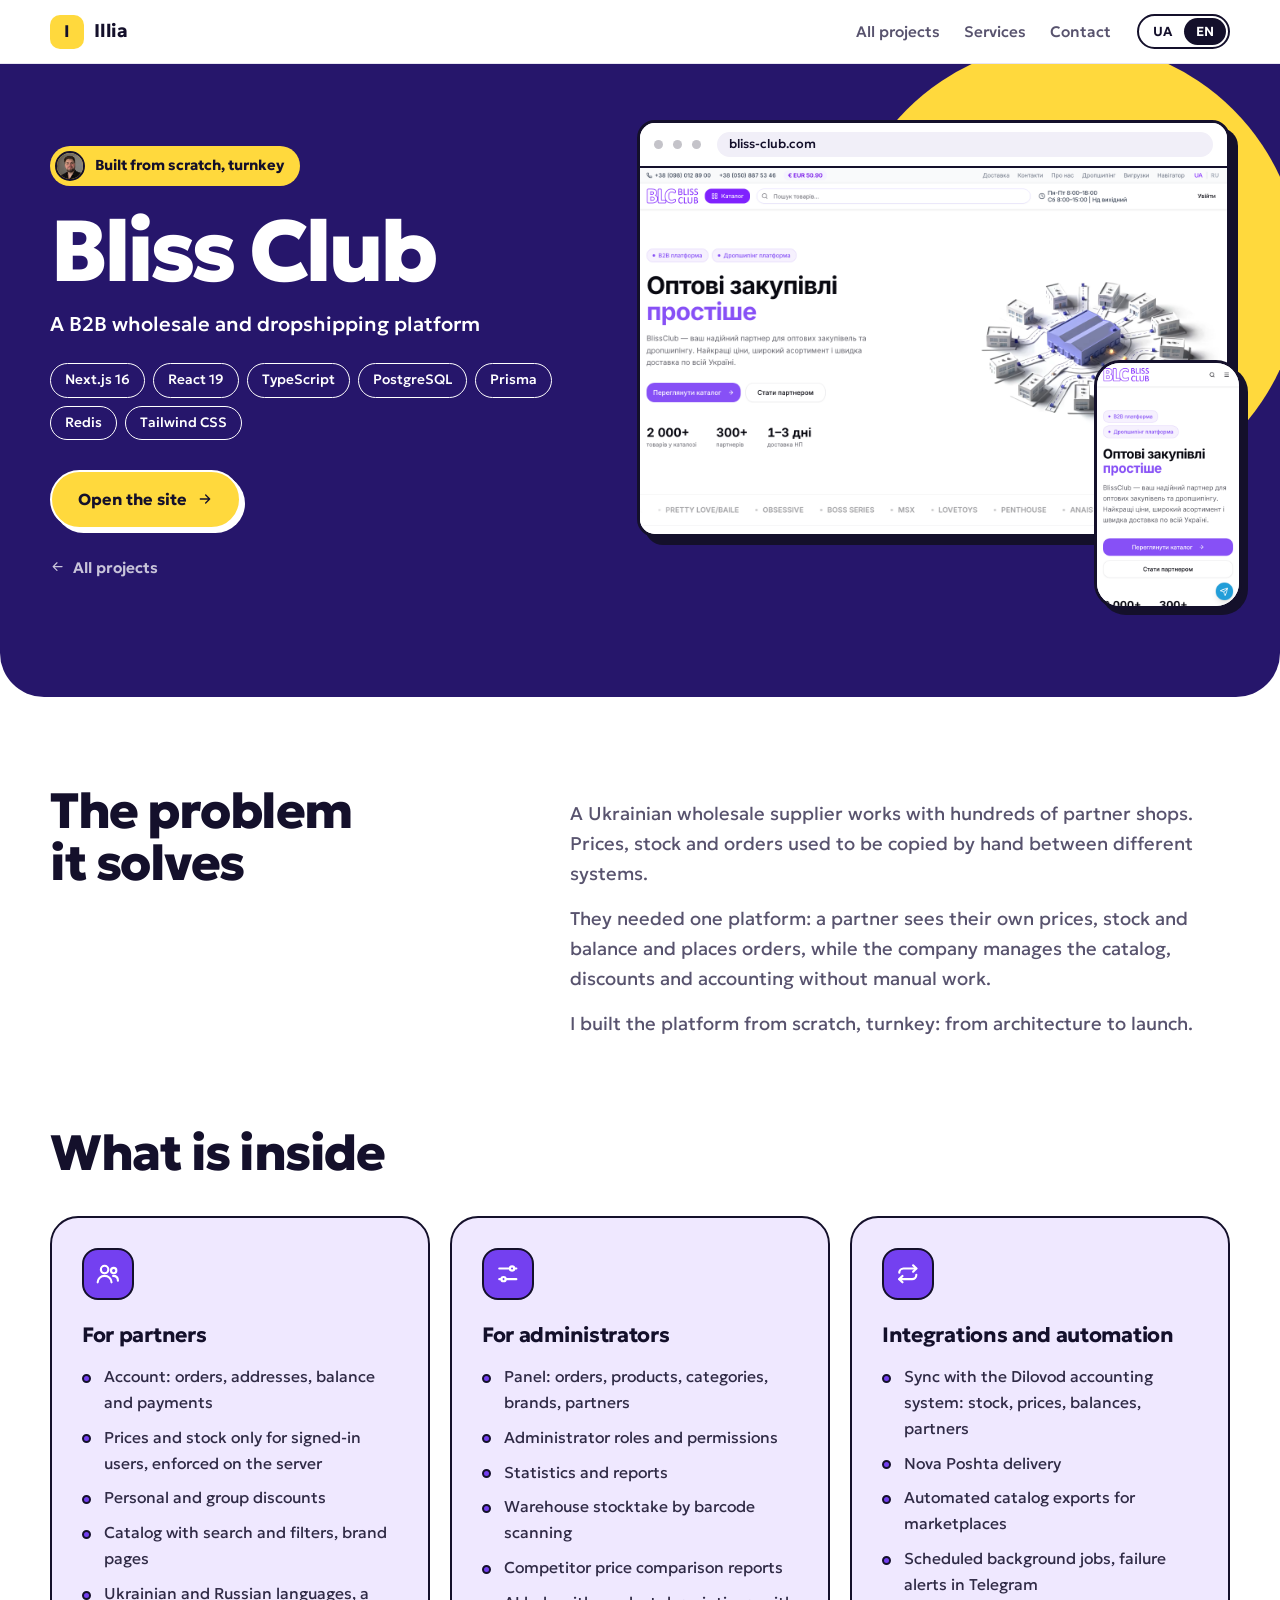
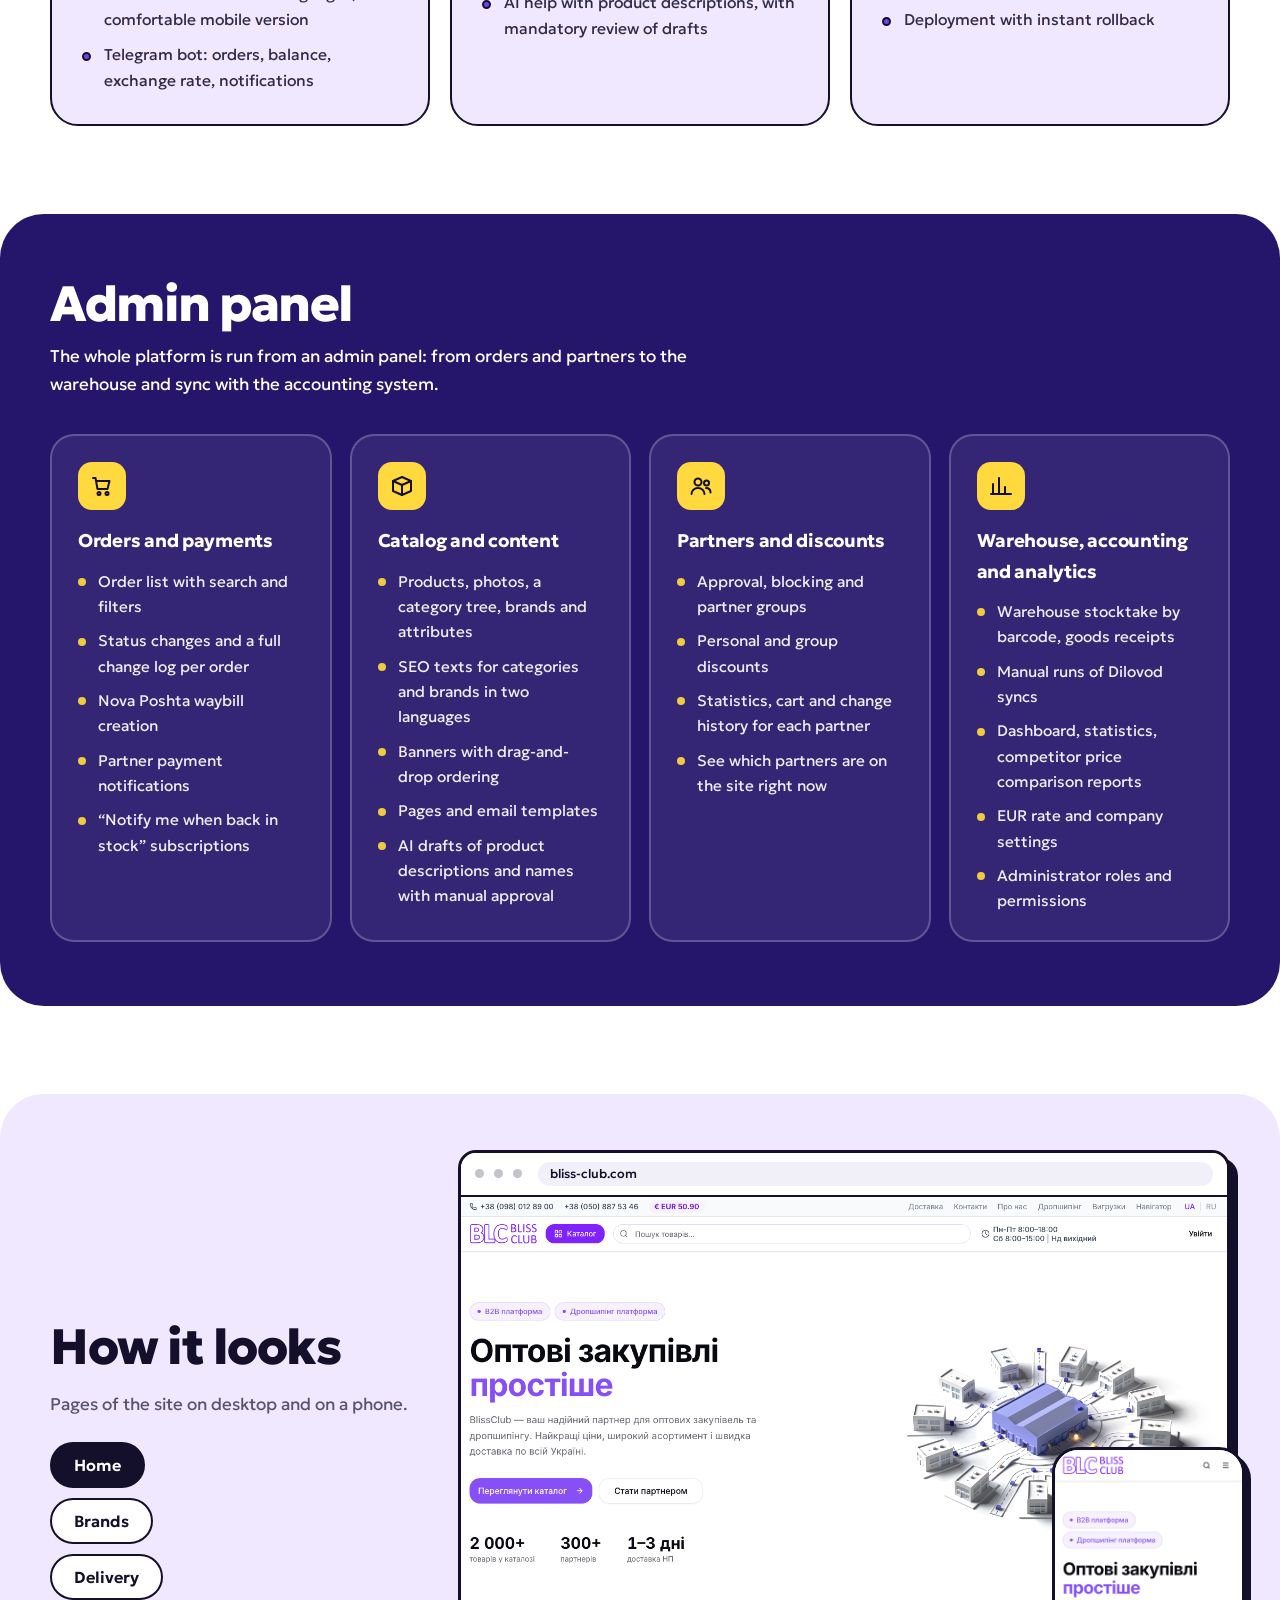
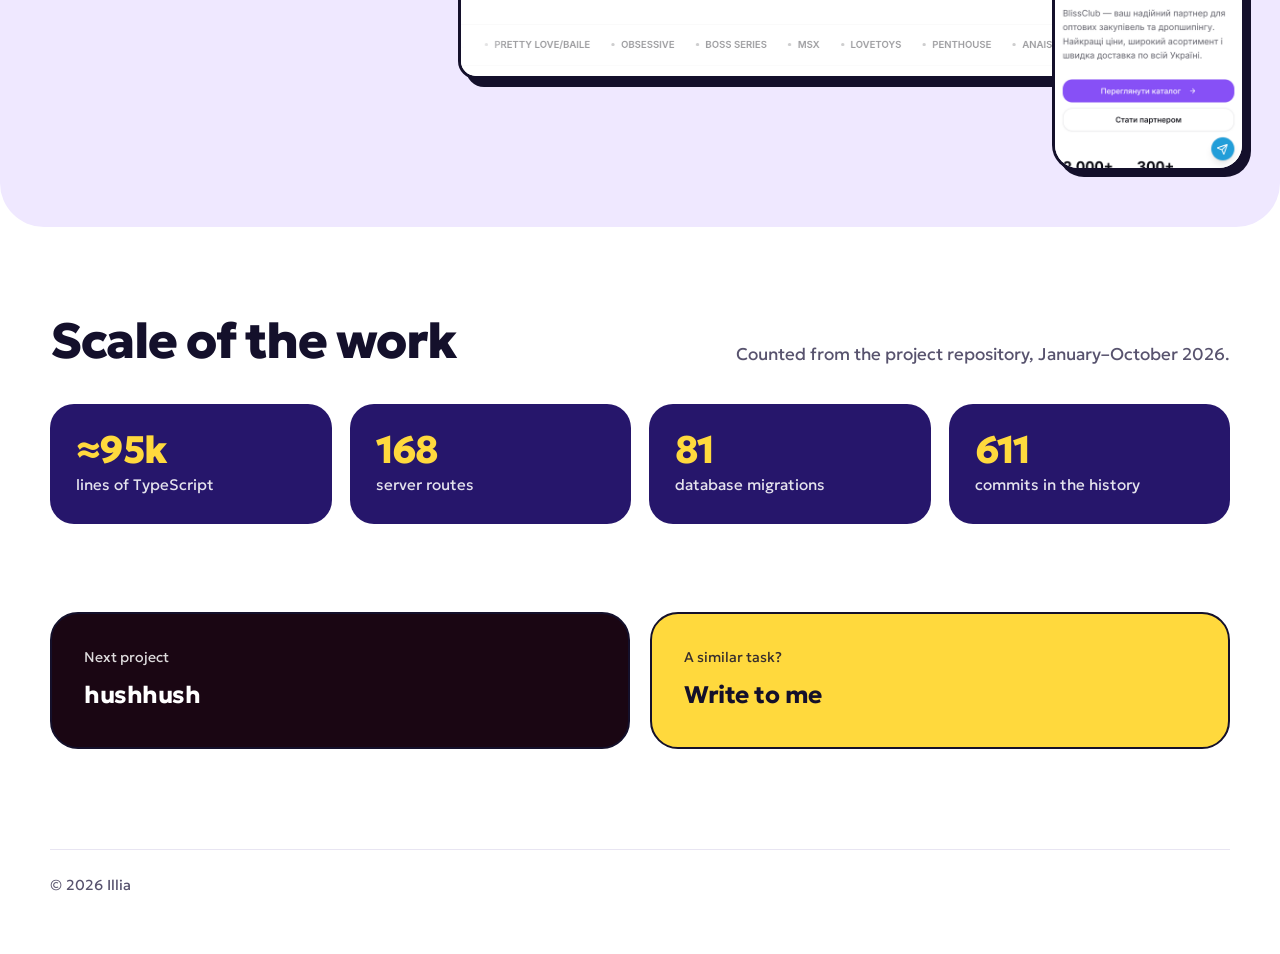
==== commit 6a1dea9c: "feat: smooth scroll reveal, page transitions, crossfading screenshots, progress line Co-Authored-By:" ====
--- a/projects/bliss-club.html
+++ b/projects/bliss-club.html
@@ -20,6 +20,7 @@
 <link rel="stylesheet" href="../assets/style.css">
 </head>
 <body class="theme-bliss">
+<div class="progress" aria-hidden="true"></div>
 <svg width="0" height="0" style="position:absolute" aria-hidden="true">
   <symbol id="i-users" viewBox="0 0 24 24"><circle cx="9" cy="8" r="3.5"/><path d="M2.5 20c0-3.6 3-6 6.5-6s6.5 2.4 6.5 6"/><circle cx="17.5" cy="9" r="2.5"/><path d="M17 14c2.6 0 4.5 1.7 4.5 4.5"/></symbol>
   <symbol id="i-sliders" viewBox="0 0 24 24"><path d="M4 7h10M18 7h2M4 17h2M10 17h10"/><circle cx="16" cy="7" r="2"/><circle cx="8" cy="17" r="2"/></symbol>
@@ -183,14 +184,16 @@
     <div class="proj-visual viewer">
       <div class="browser">
         <div class="browser-bar" aria-hidden="true"><i></i><i></i><i></i><span>bliss-club.com</span></div>
+        <div class="stack">
         <img data-v="home" src="../img/bc-desktop-home.png" width="1440" height="900" alt="Головна сторінка Bliss Club на комп'ютері: заголовок про оптові закупівлі, кнопки каталогу й ілюстрація складу з магазинами / Bliss Club home page on desktop">
-        <img data-v="brands" src="../img/bc-desktop-brands.png" width="1440" height="900" loading="lazy" hidden alt="Сторінка брендів із пошуком і сіткою карток / Brands page with search and a card grid">
-        <img data-v="delivery" src="../img/bc-desktop-delivery.png" width="1440" height="900" loading="lazy" hidden alt="Сторінка умов доставки з графіком відправок / Delivery terms page with the dispatch schedule">
-      </div>
-      <div class="phone">
+        <img data-v="brands" src="../img/bc-desktop-brands.png" width="1440" height="900" loading="lazy" class="off" aria-hidden="true" alt="Сторінка брендів із пошуком і сіткою карток / Brands page with search and a card grid">
+        <img data-v="delivery" src="../img/bc-desktop-delivery.png" width="1440" height="900" loading="lazy" class="off" aria-hidden="true" alt="Сторінка умов доставки з графіком відправок / Delivery terms page with the dispatch schedule">
+        </div>
+      </div>
+      <div class="phone stack">
         <img data-v="home" src="../img/bc-mobile-home.png" width="780" height="1328" alt="Головна Bliss Club на телефоні / Bliss Club home page on a phone">
-        <img data-v="brands" src="../img/bc-mobile-brands.png" width="780" height="1328" loading="lazy" hidden alt="Сторінка брендів на телефоні у дві колонки / Brands page on a phone in two columns">
-        <img data-v="delivery" src="../img/bc-mobile-delivery.png" width="780" height="1328" loading="lazy" hidden alt="Сторінка доставки на телефоні / Delivery page on a phone">
+        <img data-v="brands" src="../img/bc-mobile-brands.png" width="780" height="1328" loading="lazy" class="off" aria-hidden="true" alt="Сторінка брендів на телефоні у дві колонки / Brands page on a phone in two columns">
+        <img data-v="delivery" src="../img/bc-mobile-delivery.png" width="780" height="1328" loading="lazy" class="off" aria-hidden="true" alt="Сторінка доставки на телефоні / Delivery page on a phone">
       </div>
     </div>
   </div>
--- a/assets/style.css
+++ b/assets/style.css
@@ -249,3 +249,51 @@
 .stackline{margin-top:24px;padding:22px 28px;border-radius:24px;background:var(--ink);color:#fff;border:2px solid var(--ink)}
 .stackline p{max-width:56em}
 .stackline b{color:var(--yellow);font-weight:700}
+
+/* ---------- v5: smooth motion ---------- */
+html{scroll-padding-top:84px}
+body{overflow-x:clip}
+::selection{background:var(--yellow);color:var(--ink)}
+.top{transition:box-shadow .3s ease,background-color .3s ease}
+.top.scrolled{box-shadow:0 8px 24px -16px rgba(20,16,43,.45)}
+
+/* page-to-page cross-fade (supported browsers only) */
+@view-transition{navigation:auto}
+::view-transition-old(root),::view-transition-new(root){animation-duration:.32s;animation-timing-function:cubic-bezier(.3,.7,.2,1)}
+
+/* reveal on scroll: uses translate/opacity so hover transforms never collide */
+.reveal-on .rv{opacity:0;translate:0 26px;transition:opacity .75s cubic-bezier(.2,.7,.2,1) var(--d,0ms),translate .75s cubic-bezier(.2,.7,.2,1) var(--d,0ms)}
+.reveal-on .rv.in{opacity:1;translate:0 0}
+
+/* hover lift */
+.tile,.feat,.acard,.stat,.how>div,.next a{transition:transform .28s cubic-bezier(.2,.7,.2,1),box-shadow .28s ease}
+.tile:hover,.feat:hover{transform:translateY(-5px);box-shadow:0 14px 28px -18px rgba(20,16,43,.55)}
+.acard:hover,.stat:hover,.how>div:hover{transform:translateY(-4px)}
+.proj .browser{transition:transform .5s cubic-bezier(.2,.7,.2,1)}
+.proj:hover .browser{transform:translateY(-6px)}
+.proj .phone{transition:transform .5s cubic-bezier(.2,.7,.2,1)}
+.proj:hover .phone{transform:translateY(-10px)}
+.mail,.back,.nav a{transition:color .2s ease}
+
+/* screenshot viewer: cross-fade instead of a hard swap */
+.stack{display:grid}
+.stack>img{grid-area:1/1;transition:opacity .4s ease,visibility .4s}
+.stack>img.off{opacity:0;visibility:hidden}
+.phone.stack{overflow:hidden}
+
+/* thin scroll-progress line where the browser supports scroll timelines */
+.progress{position:fixed;top:0;left:0;right:0;height:3px;background:var(--yellow);transform:scaleX(0);transform-origin:0 50%;z-index:40;pointer-events:none}
+@supports (animation-timeline:scroll()){
+  .progress{animation:grow linear both;animation-timeline:scroll(root block)}
+  @keyframes grow{to{transform:scaleX(1)}}
+  .proj-visual .phone,.phero .proj-visual .phone{animation:drift linear both;animation-timeline:view();animation-range:cover 0% cover 100%}
+  @keyframes drift{from{translate:0 14px}to{translate:0 -14px}}
+}
+
+@media (prefers-reduced-motion:reduce){
+  html{scroll-behavior:auto}
+  @view-transition{navigation:none}
+  .progress,.proj-visual .phone{animation:none!important}
+  *,*::before,*::after{transition-duration:.01ms!important}
+}
+@media print{.rv{opacity:1!important;translate:none!important}}
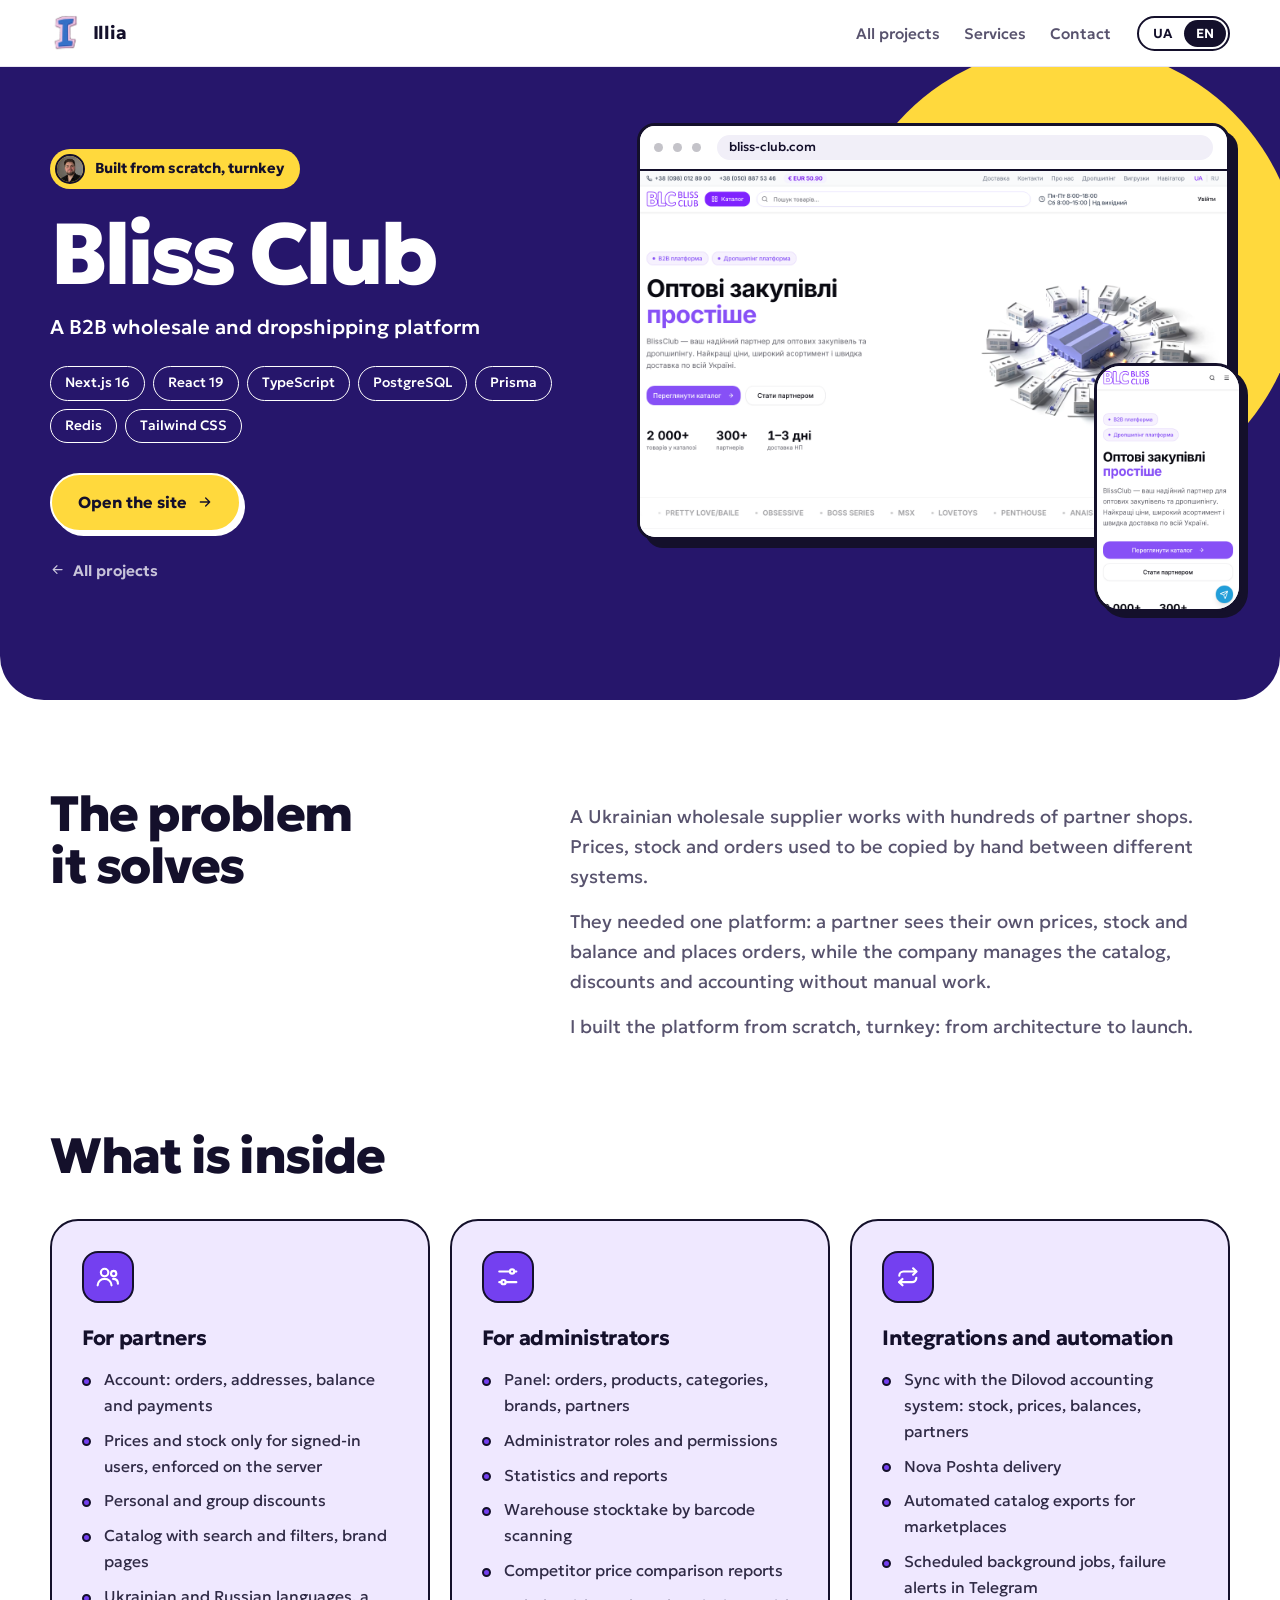
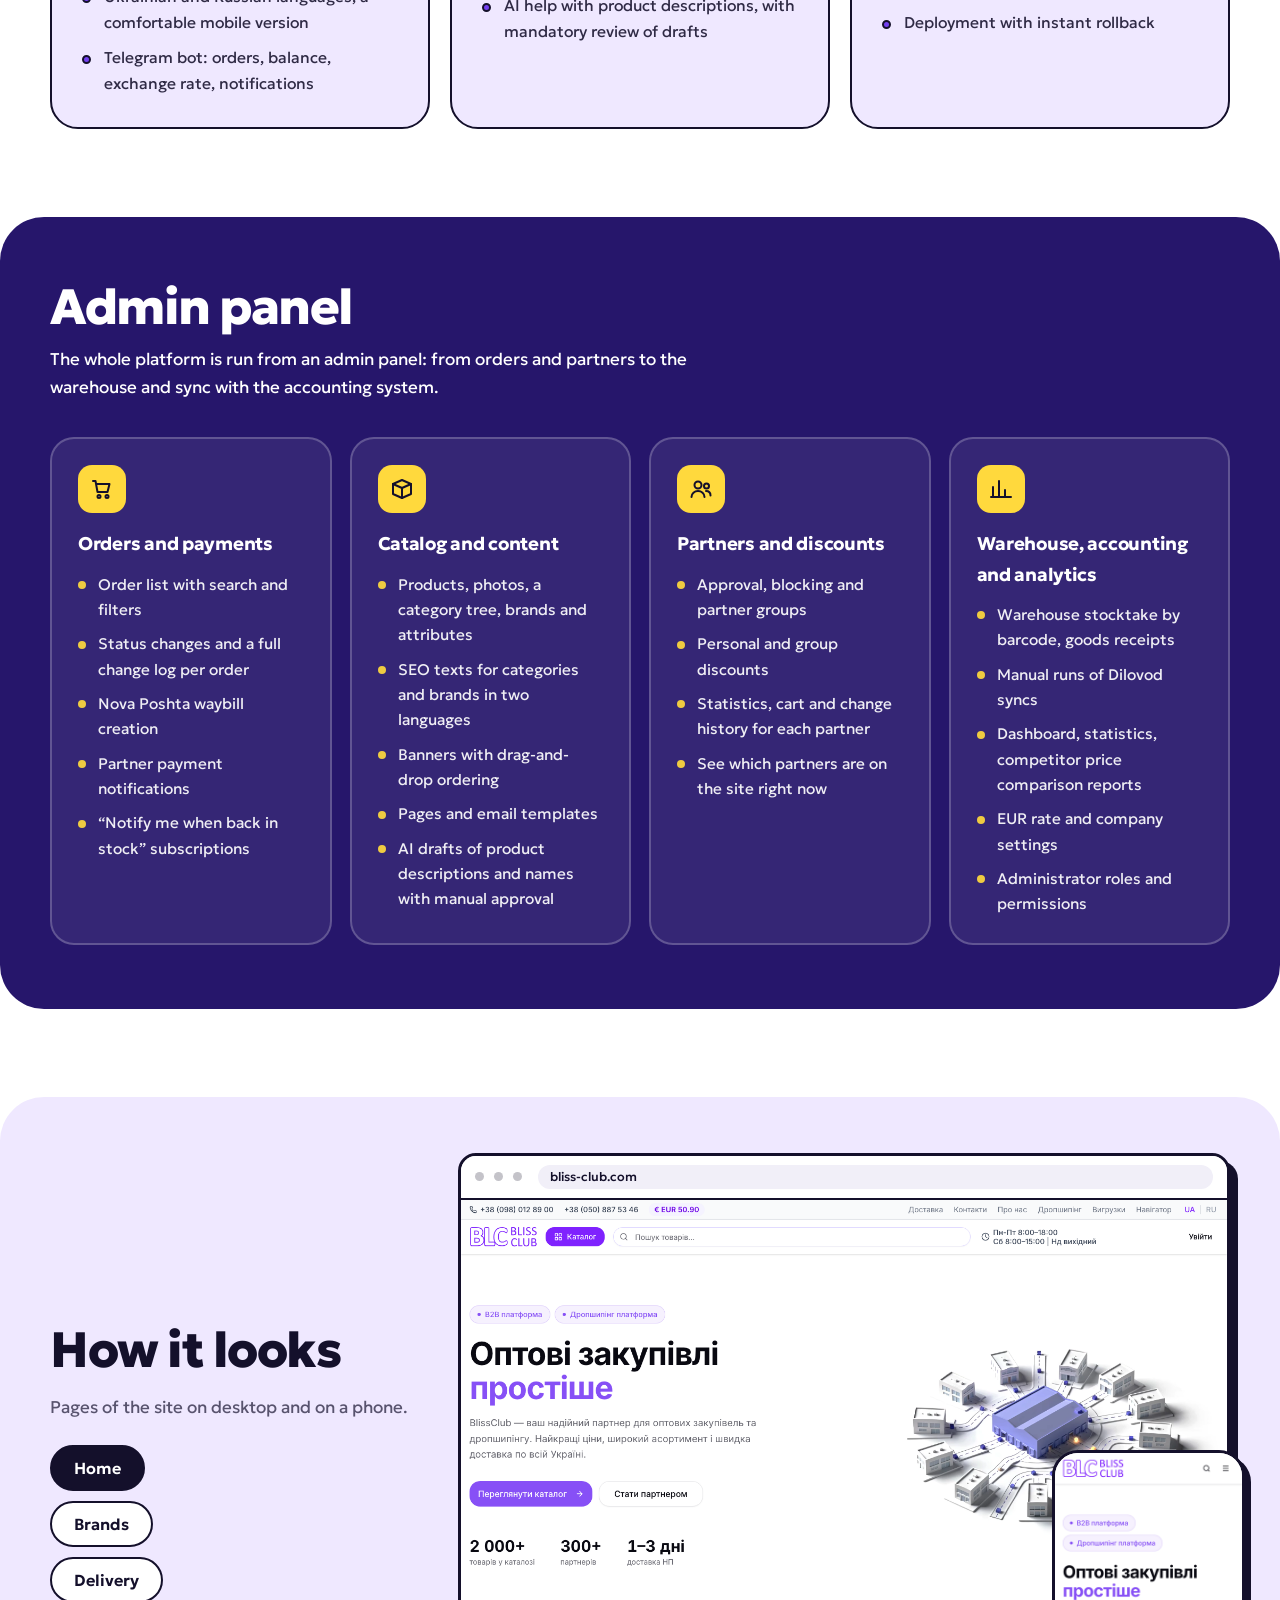
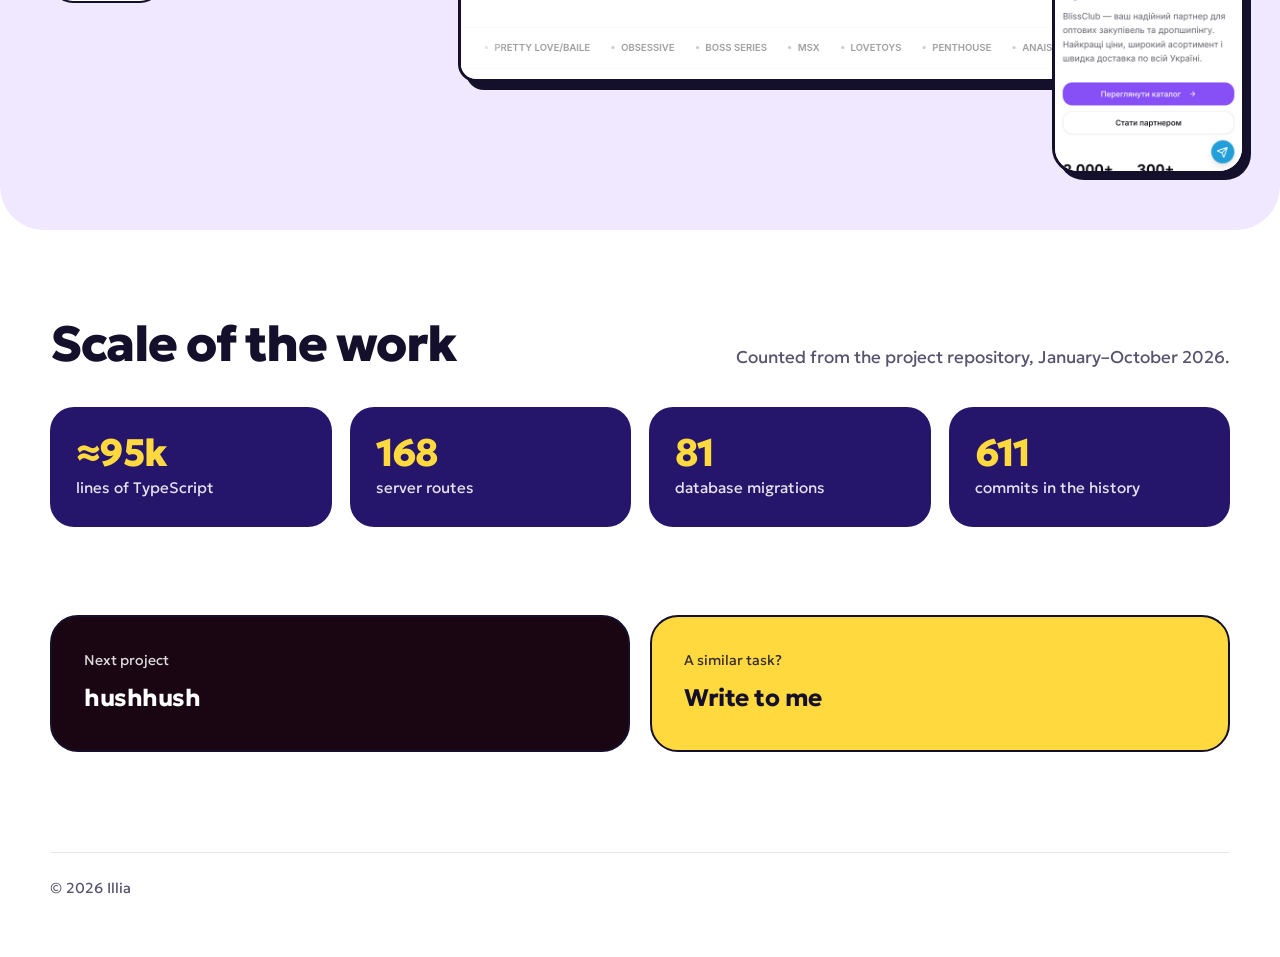
==== commit 5bfb7d0a: "feat: custom logo in header and favicon Co-Authored-By: Claude Sonnet 5.5 <noreply@anthropic.com>" ====
--- a/projects/bliss-club.html
+++ b/projects/bliss-club.html
@@ -13,7 +13,7 @@
 <meta property="og:image" content="https://wocky-wocky.github.io/portfolio/img/bc-desktop-home.png">
 <meta name="twitter:card" content="summary_large_image">
 <meta name="theme-color" content="#26166B">
-<link rel="icon" href="data:image/svg+xml,%3Csvg xmlns='http://www.w3.org/2000/svg' viewBox='0 0 64 64'%3E%3Crect width='64' height='64' rx='16' fill='%237440F0'/%3E%3Cpath d='M22 16v32h12a9 9 0 0 0 0-16H22M22 32h10a8 8 0 0 0 0-16' fill='none' stroke='white' stroke-width='6' stroke-linejoin='round'/%3E%3C/svg%3E">
+<link rel="icon" type="image/svg+xml" href="../img/favicon.svg">
 <link rel="preconnect" href="https://fonts.googleapis.com">
 <link rel="preconnect" href="https://fonts.gstatic.com" crossorigin>
 <link href="https://fonts.googleapis.com/css2?family=Geologica:wght@400;500;600;700;800&display=swap" rel="stylesheet">
@@ -37,7 +37,7 @@
 
 <header class="top">
   <div class="wrap">
-    <a class="brand" href="../index.html"><b>І</b><span data-l="uk">Ілля</span><span data-l="en">Illia</span></a>
+    <a class="brand" href="../index.html"><img src="../img/logo.png" width="137" height="160" alt=""><span data-l="uk">Ілля</span><span data-l="en">Illia</span></a>
     <div class="nav">
       <nav aria-label="Main">
         <ul>
--- a/assets/style.css
+++ b/assets/style.css
@@ -32,7 +32,7 @@
 .top{position:sticky;top:0;z-index:20;background:rgba(255,255,255,.9);backdrop-filter:blur(10px);-webkit-backdrop-filter:blur(10px);border-bottom:1px solid var(--line)}
 .top .wrap{display:flex;align-items:center;justify-content:space-between;gap:16px;padding:14px 0}
 .brand{display:inline-flex;align-items:center;gap:10px;font-weight:700;font-size:1.15rem;letter-spacing:-.01em;text-decoration:none}
-.brand b{display:grid;place-items:center;width:34px;height:34px;border-radius:10px;background:var(--yellow);color:var(--ink);font-size:1.05rem}
+.brand img{height:38px;width:auto;display:block}
 .nav{display:flex;align-items:center;gap:26px}
 .nav ul{display:flex;gap:24px;list-style:none;margin:0;padding:0}
 .nav a{text-decoration:none;font-size:.95rem;font-weight:500;color:var(--muted)}
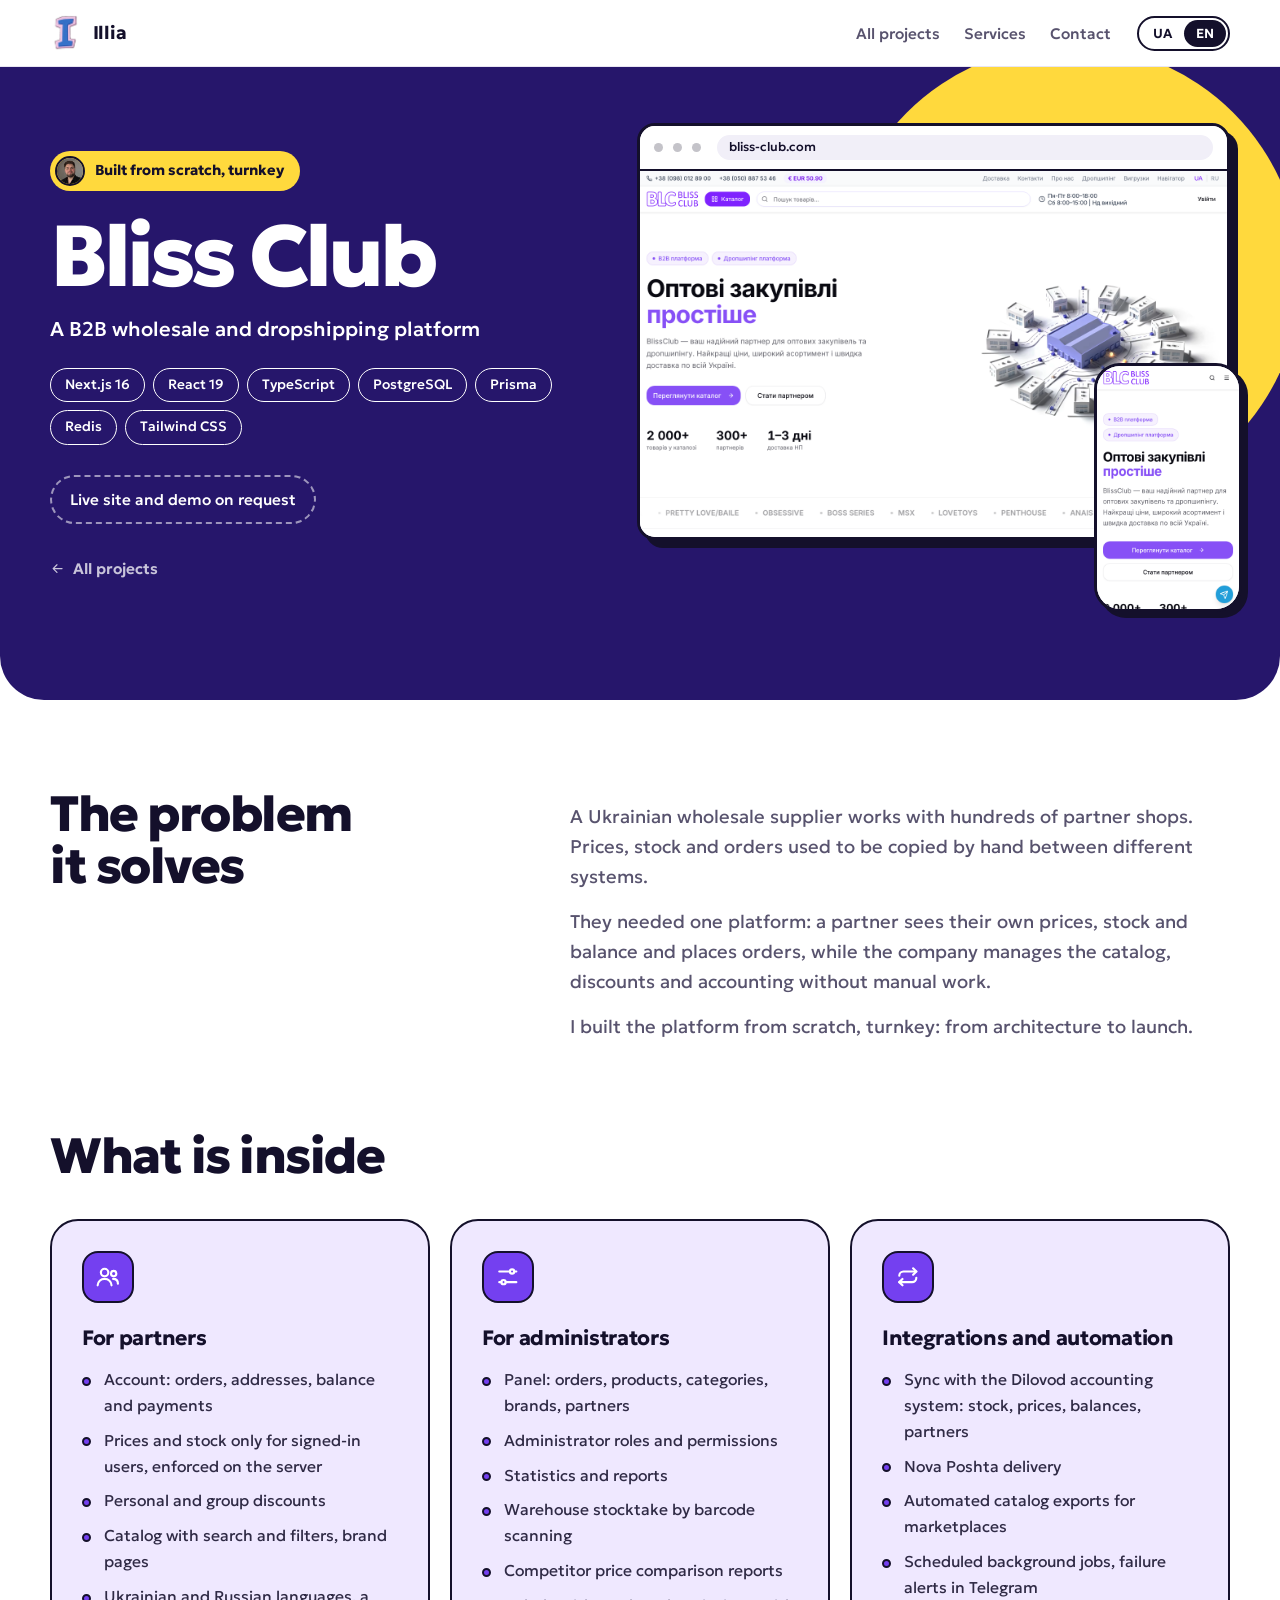
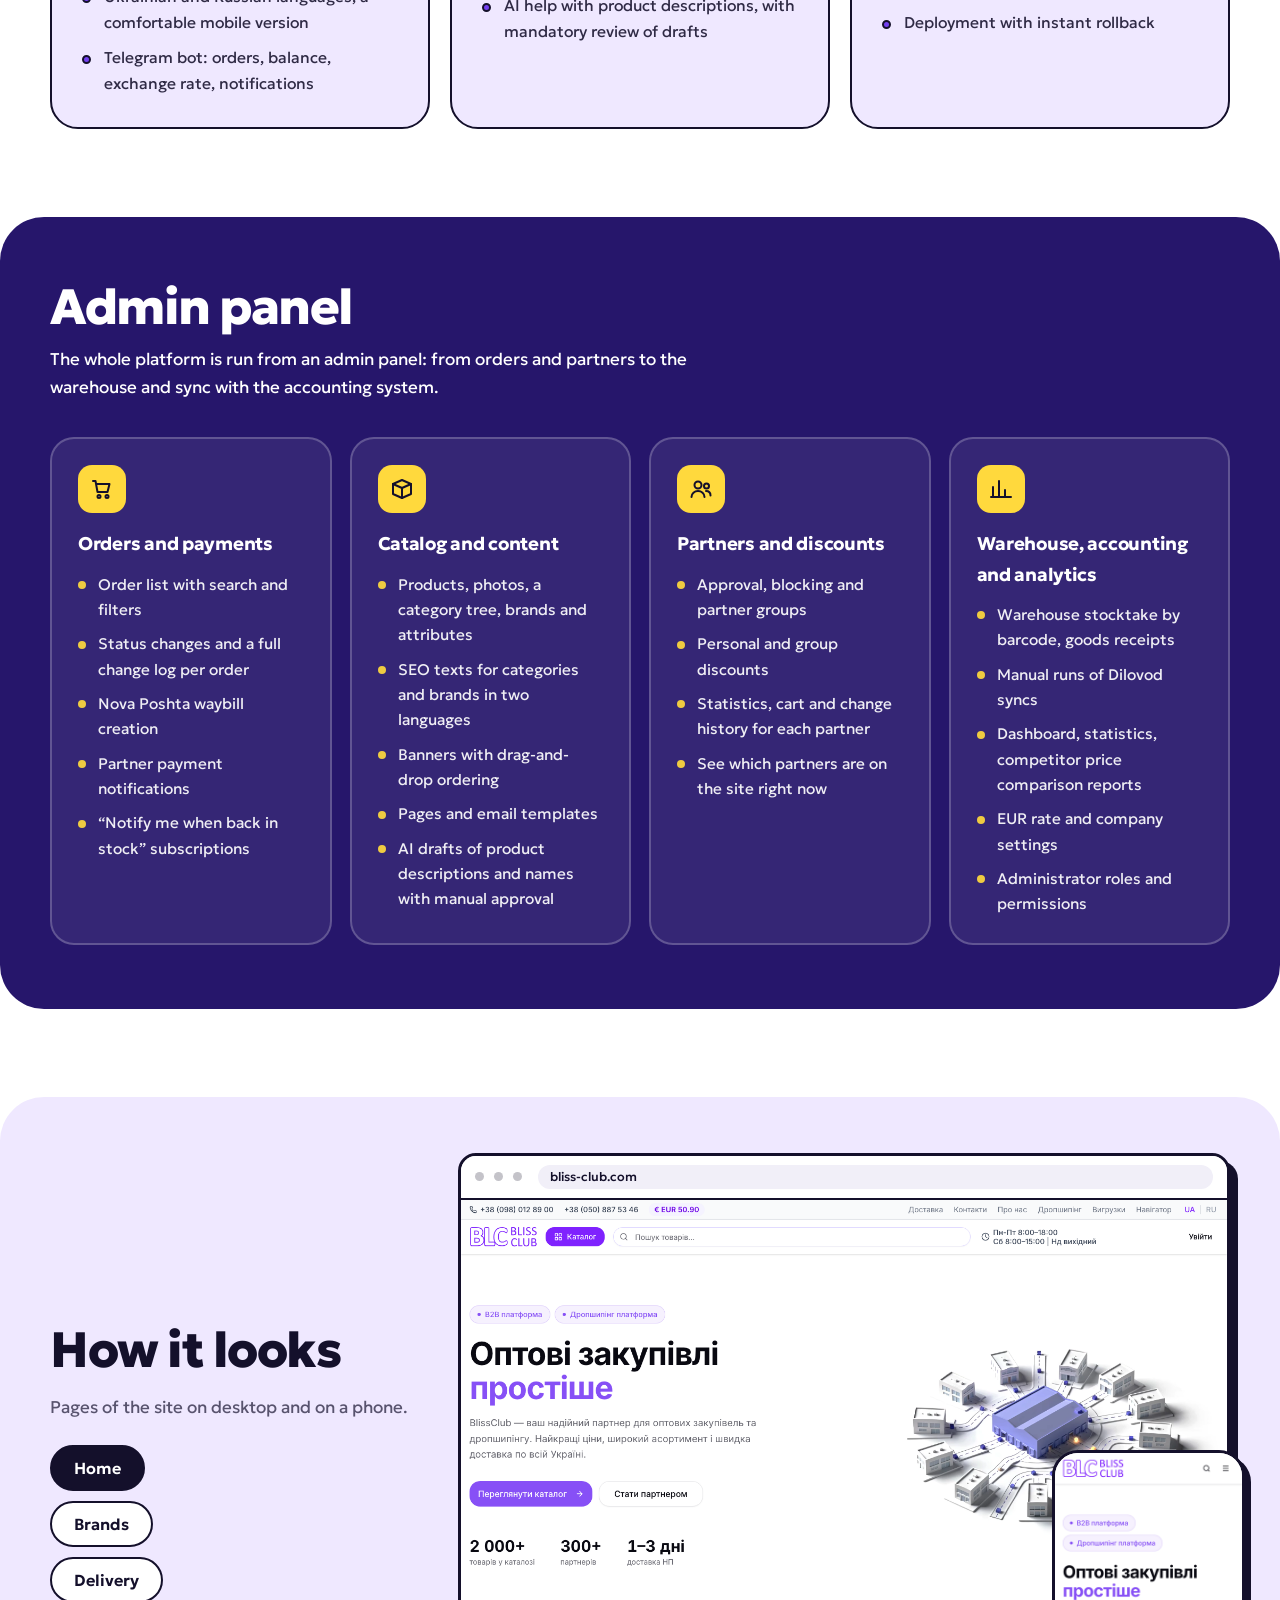
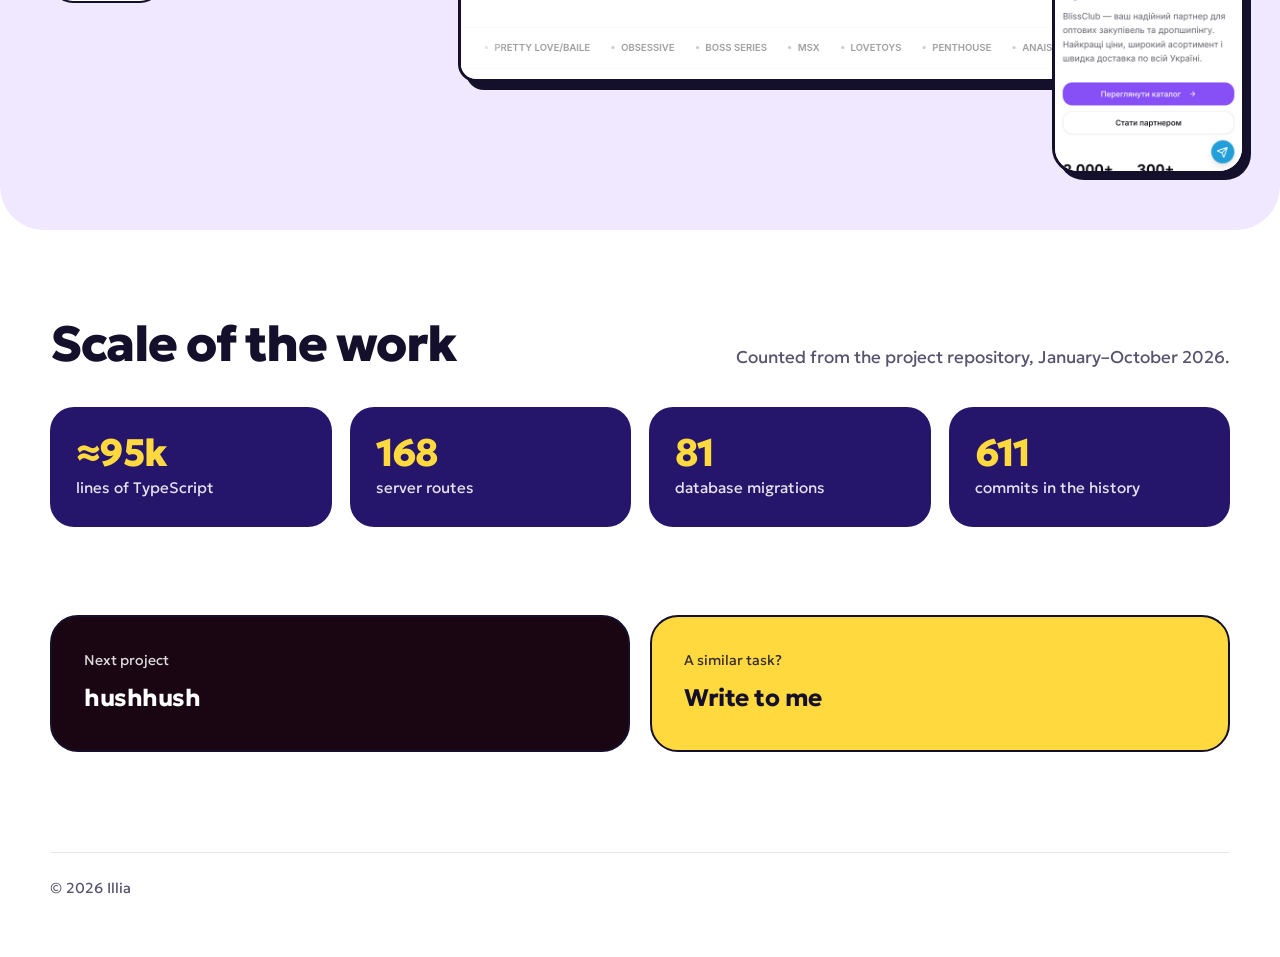
==== commit a98a5e15: "content: replace live-site buttons with on-request note Co-Authored-By: Claude Sonnet 5.5 <noreply@a" ====
--- a/projects/bliss-club.html
+++ b/projects/bliss-club.html
@@ -13,11 +13,12 @@
 <meta property="og:image" content="https://wocky-wocky.github.io/portfolio/img/bc-desktop-home.png">
 <meta name="twitter:card" content="summary_large_image">
 <meta name="theme-color" content="#26166B">
-<link rel="icon" type="image/svg+xml" href="../img/favicon.svg">
+<link rel="icon" type="image/png" sizes="32x32" href="../img/favicon-32.png?v=2">
+<link rel="apple-touch-icon" href="../img/apple-touch-icon.png?v=2">
 <link rel="preconnect" href="https://fonts.googleapis.com">
 <link rel="preconnect" href="https://fonts.gstatic.com" crossorigin>
 <link href="https://fonts.googleapis.com/css2?family=Geologica:wght@400;500;600;700;800&display=swap" rel="stylesheet">
-<link rel="stylesheet" href="../assets/style.css">
+<link rel="stylesheet" href="../assets/style.css?v=2">
 </head>
 <body class="theme-bliss">
 <div class="progress" aria-hidden="true"></div>
@@ -37,7 +38,7 @@
 
 <header class="top">
   <div class="wrap">
-    <a class="brand" href="../index.html"><img src="../img/logo.png" width="137" height="160" alt=""><span data-l="uk">Ілля</span><span data-l="en">Illia</span></a>
+    <a class="brand" href="../index.html"><img src="../img/logo.png" width="33" height="38" alt=""><span data-l="uk">Ілля</span><span data-l="en">Illia</span></a>
     <div class="nav">
       <nav aria-label="Main">
         <ul>
@@ -63,9 +64,7 @@
       <p class="sub" data-l="uk">B2B-платформа оптових поставок і дропшипінгу</p>
       <p class="sub" data-l="en">A B2B wholesale and dropshipping platform</p>
       <ul class="tagrow"><li>Next.js 16</li><li>React 19</li><li>TypeScript</li><li>PostgreSQL</li><li>Prisma</li><li>Redis</li><li>Tailwind CSS</li></ul>
-      <div class="btns">
-        <a class="btn" href="https://bliss-club.com/" rel="noopener"><span data-l="uk">Відкрити сайт</span><span data-l="en">Open the site</span><svg class="i" aria-hidden="true"><use href="#i-arrow"/></svg></a>
-      </div>
+      <p class="onreq"><span data-l="uk">Живий сайт і демо за запитом</span><span data-l="en">Live site and demo on request</span></p>
       <p><a class="back" href="../index.html#projects"><svg class="i" aria-hidden="true"><use href="#i-back"/></svg><span data-l="uk">Усі проєкти</span><span data-l="en">All projects</span></a></p>
     </div>
     <div class="proj-visual" aria-hidden="true">
--- a/assets/style.css
+++ b/assets/style.css
@@ -297,3 +297,4 @@
   *,*::before,*::after{transition-duration:.01ms!important}
 }
 @media print{.rv{opacity:1!important;translate:none!important}}
+.onreq{display:inline-block;margin:0 0 6px;padding:10px 18px;border:2px dashed rgba(255,255,255,.55);border-radius:999px;font-weight:500;font-size:.95rem}
